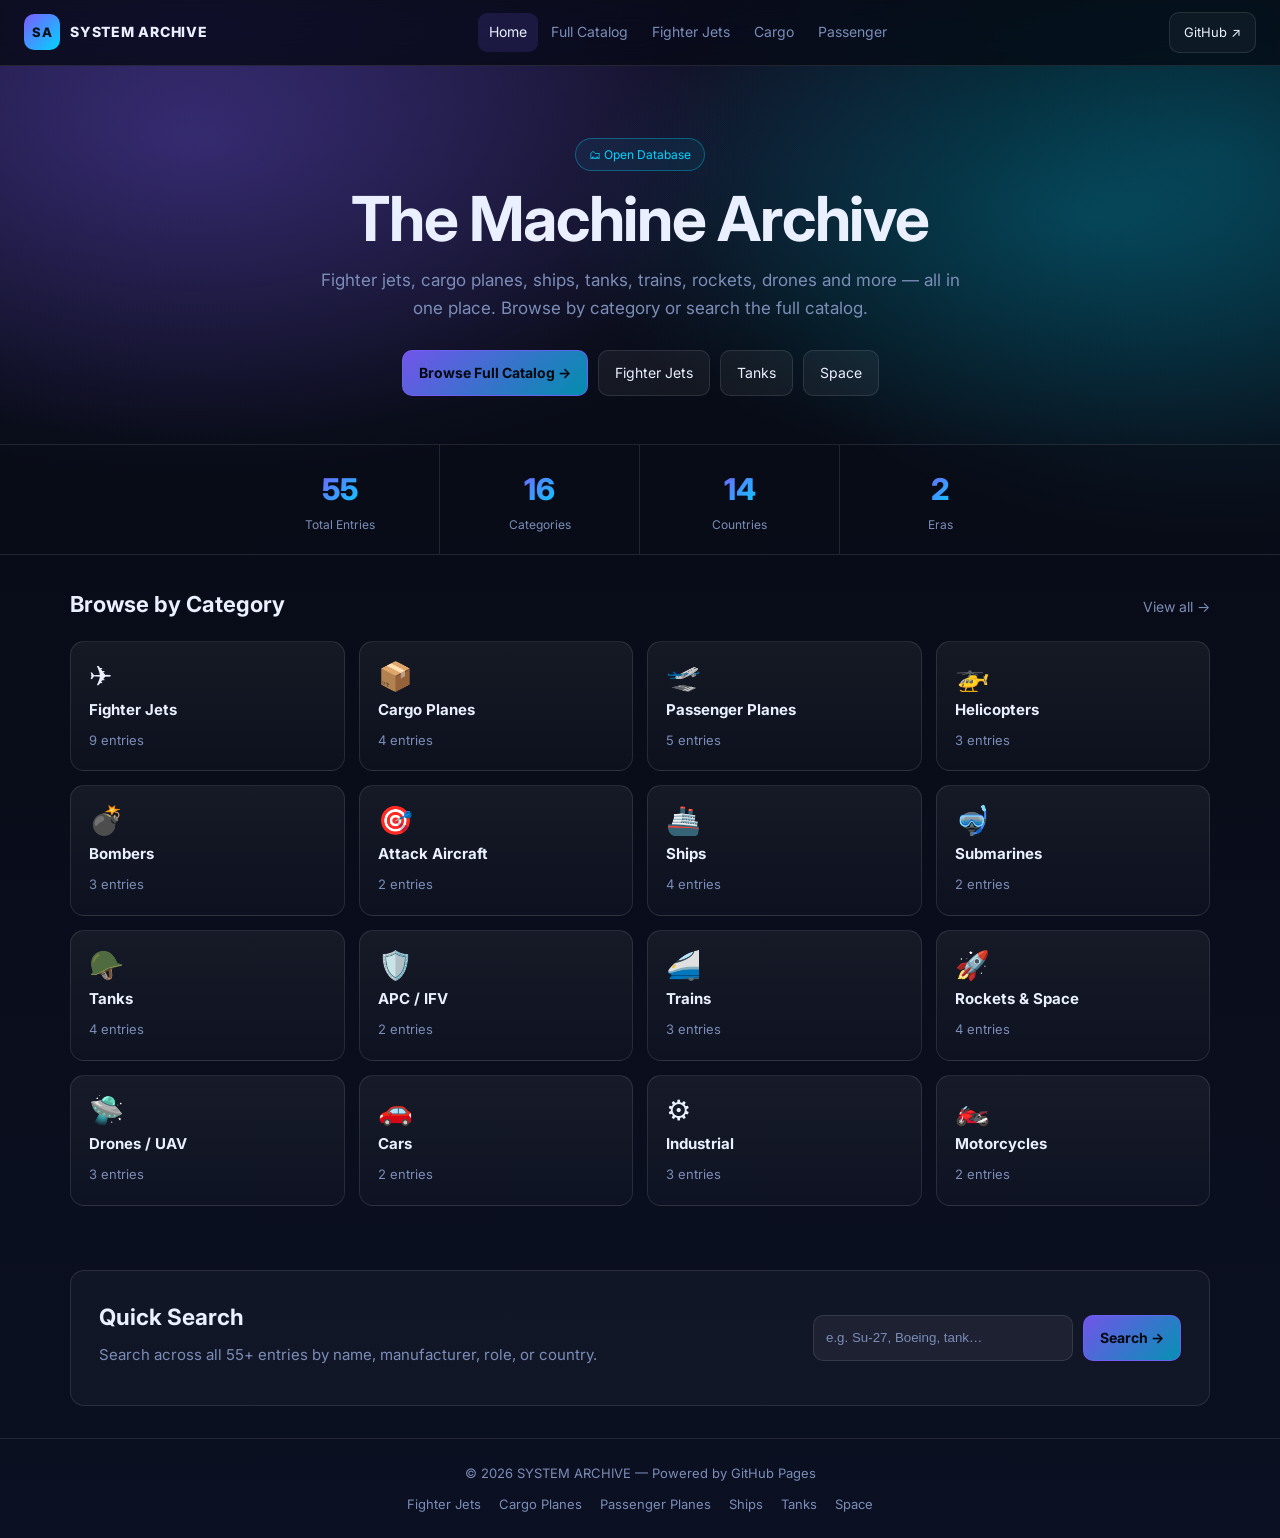
==== index.html @ ddfa6444 "feat: rebuild SYSTEM-ARCHIVE as multi-page site" ====
<!doctype html>
<html lang="en">
<head>
  <meta charset="utf-8"/>
  <meta name="viewport" content="width=device-width, initial-scale=1"/>
  <title>SYSTEM ARCHIVE — Home</title>
  <link rel="preconnect" href="https://fonts.googleapis.com">
  <link rel="preconnect" href="https://fonts.gstatic.com" crossorigin>
  <link href="https://fonts.googleapis.com/css2?family=Inter:wght@400;600;800&display=swap" rel="stylesheet">
  <link rel="stylesheet" href="css/styles.css"/>
</head>
<body class="page-home">

  <!-- NAV -->
  <header class="topbar">
    <a class="brand" href="index.html">
      <span class="brand__mark">SA</span>
      <span class="brand__text">SYSTEM ARCHIVE</span>
    </a>
    <nav class="nav">
      <a href="index.html" class="nav__link is-active">Home</a>
      <a href="catalog.html" class="nav__link">Full Catalog</a>
      <a href="catalog.html?type=Fighter+Jet" class="nav__link">Fighter Jets</a>
      <a href="catalog.html?type=Cargo+Plane" class="nav__link">Cargo</a>
      <a href="catalog.html?type=Passenger+Plane" class="nav__link">Passenger</a>
    </nav>
    <a class="cta" href="https://github.com/SniperFTW3321f" target="_blank" rel="noreferrer">GitHub ↗</a>
  </header>

  <main>

    <!-- HERO -->
    <section class="home-hero">
      <div class="home-hero__bg"></div>
      <div class="home-hero__content">
        <div class="label-pill">🗂 Open Database</div>
        <h1>The Machine Archive</h1>
        <p>
          Fighter jets, cargo planes, ships, tanks, trains, rockets, drones and more —
          all in one place. Browse by category or search the full catalog.
        </p>
        <div class="home-hero__actions">
          <a class="btn btn--primary" href="catalog.html">Browse Full Catalog →</a>
          <a class="btn" href="catalog.html?type=Fighter+Jet">Fighter Jets</a>
          <a class="btn" href="catalog.html?type=Tank">Tanks</a>
          <a class="btn" href="catalog.html?type=Rocket+%2F+Space">Space</a>
        </div>
      </div>
    </section>

    <!-- STATS BAR -->
    <div class="statsbar">
      <div class="stat">
        <span id="stat-total">—</span>
        <em>Total Entries</em>
      </div>
      <div class="stat">
        <span id="stat-cats">—</span>
        <em>Categories</em>
      </div>
      <div class="stat">
        <span id="stat-countries">—</span>
        <em>Countries</em>
      </div>
      <div class="stat">
        <span id="stat-eras">—</span>
        <em>Eras</em>
      </div>
    </div>

    <!-- CATEGORY CARDS -->
    <section class="section">
      <div class="section__head">
        <h2>Browse by Category</h2>
        <a href="catalog.html" class="link-subtle">View all →</a>
      </div>
      <div class="cat-grid" id="cat-grid">
        <!-- Populated by home.js -->
      </div>
    </section>

    <!-- SEARCH SHORTCUT -->
    <section class="section">
      <div class="panel panel--cta">
        <div>
          <h2>Quick Search</h2>
          <p>Search across all 55+ entries by name, manufacturer, role, or country.</p>
        </div>
        <form action="catalog.html" method="get" class="quick-search">
          <input name="q" type="search" placeholder="e.g. Su-27, Boeing, tank…" autocomplete="off"/>
          <button class="btn btn--primary" type="submit">Search →</button>
        </form>
      </div>
    </section>

  </main>

  <footer class="footer">
    <p>© <span id="year"></span> SYSTEM ARCHIVE — Powered by GitHub Pages</p>
    <div class="footer-links">
      <a href="catalog.html?type=Fighter+Jet">Fighter Jets</a>
      <a href="catalog.html?type=Cargo+Plane">Cargo Planes</a>
      <a href="catalog.html?type=Passenger+Plane">Passenger Planes</a>
      <a href="catalog.html?type=Ship">Ships</a>
      <a href="catalog.html?type=Tank">Tanks</a>
      <a href="catalog.html?type=Rocket+%2F+Space">Space</a>
    </div>
  </footer>

  <script src="js/home.js"></script>
</body>
</html>
---- css/styles.css ----
/* ── ROOT ── */
:root {
  --bg:      #070A12;
  --bg2:     #0B1022;
  --text:    #EAF0FF;
  --muted:   #7B8DB8;
  --line:    rgba(255,255,255,.10);
  --accent:  #7C5CFF;
  --accent2: #00D4FF;
  --shadow:  0 18px 60px rgba(0,0,0,.5);
  --r:       14px;
  --max:     1140px;
  --t:       .15s ease;
}

/* ── RESET ── */
*, *::before, *::after { box-sizing: border-box; margin: 0; padding: 0; }
html { scroll-behavior: smooth; }
body {
  font-family: Inter, system-ui, -apple-system, Segoe UI, sans-serif;
  font-size: 15px;
  line-height: 1.6;
  color: var(--text);
  background:
    radial-gradient(1400px 800px at 15% 0%, rgba(124,92,255,.22), transparent 60%),
    radial-gradient(1000px 700px at 95% 10%, rgba(0,212,255,.16), transparent 55%),
    linear-gradient(180deg, var(--bg) 0%, var(--bg2) 100%);
  min-height: 100vh;
}
a { color: inherit; text-decoration: none; }
button { cursor: pointer; font: inherit; }
code, pre {
  font-family: 'Cascadia Code', 'Fira Code', Consolas, monospace;
  background: rgba(255,255,255,.06);
  border: 1px solid var(--line);
  border-radius: 8px;
  padding: .1em .4em;
}

/* ── TOPBAR ── */
.topbar {
  position: sticky; top: 0; z-index: 100;
  display: flex; align-items: center; justify-content: space-between; gap: 12px;
  padding: 12px 24px;
  border-bottom: 1px solid var(--line);
  backdrop-filter: blur(14px) saturate(150%);
  background: rgba(7,10,18,.65);
}
.brand { display: flex; align-items: center; gap: 10px; font-weight: 800; letter-spacing: .05em; flex-shrink: 0; }
.brand__mark {
  width: 36px; height: 36px; display: grid; place-items: center;
  border-radius: 10px;
  background: linear-gradient(135deg, var(--accent), var(--accent2));
  color: #071018; font-size: 13px;
}
.brand__text { font-size: 14px; }
.nav { display: flex; gap: 2px; }
.nav__link {
  padding: 8px 11px; border-radius: 9px;
  font-size: 14px; color: var(--muted);
  transition: background var(--t), color var(--t);
}
.nav__link:hover { background: rgba(255,255,255,.07); color: var(--text); }
.nav__link.is-active { color: var(--text); background: rgba(124,92,255,.15); }
.cta {
  padding: 9px 14px; border: 1px solid var(--line);
  border-radius: 10px; background: rgba(255,255,255,.04);
  font-size: 13px; flex-shrink: 0;
  transition: border-color var(--t);
}
.cta:hover { border-color: rgba(124,92,255,.6); }

/* ── BUTTONS ── */
.btn {
  display: inline-flex; align-items: center; gap: 6px;
  padding: 11px 16px; border-radius: 10px;
  border: 1px solid var(--line);
  background: rgba(255,255,255,.05);
  color: var(--text);
  font-size: 14px;
  transition: border-color var(--t), background var(--t);
  white-space: nowrap;
}
.btn:hover { border-color: rgba(0,212,255,.4); background: rgba(0,212,255,.06); }
.btn--primary {
  border-color: rgba(124,92,255,.7);
  background: linear-gradient(135deg, rgba(124,92,255,.9), rgba(0,212,255,.65));
  color: #040810; font-weight: 700;
}
.btn--primary:hover { filter: brightness(1.1); }

/* ── FIELDS / INPUTS ── */
.field { display: grid; gap: 5px; }
label { font-size: 11px; color: var(--muted); letter-spacing: .05em; text-transform: uppercase; }
input, select {
  width: 100%; padding: 11px 12px; border-radius: 10px;
  border: 1px solid var(--line); background: rgba(255,255,255,.05);
  color: var(--text); outline: none; appearance: none;
  transition: border-color var(--t);
}
input:focus, select:focus { border-color: rgba(124,92,255,.65); }
input::placeholder { color: var(--muted); }

/* ── CHIPS ── */
.chips { display: flex; flex-wrap: wrap; gap: 7px; margin-top: 16px; }
.chip {
  padding: 7px 13px; border-radius: 999px;
  border: 1px solid var(--line); background: rgba(255,255,255,.03);
  color: var(--muted); font-size: 13px;
  transition: background var(--t), border-color var(--t), color var(--t);
}
.chip:hover { color: var(--text); background: rgba(255,255,255,.07); }
.chip.is-active {
  color: var(--text); border-color: rgba(124,92,255,.6);
  background: rgba(124,92,255,.12);
  box-shadow: 0 0 0 3px rgba(124,92,255,.10);
}

/* ── STATS BAR ── */
.statsbar {
  display: flex; justify-content: center;
  border-bottom: 1px solid var(--line);
}
.stat {
  flex: 1; max-width: 200px;
  display: flex; flex-direction: column; align-items: center;
  padding: 20px 14px; border-right: 1px solid var(--line);
}
.stat:last-child { border-right: none; }
.stat span {
  font-size: 30px; font-weight: 800;
  background: linear-gradient(135deg, var(--accent), var(--accent2));
  -webkit-background-clip: text; -webkit-text-fill-color: transparent;
  background-clip: text;
}
.stat em { font-style: normal; font-size: 12px; color: var(--muted); margin-top: 2px; }

/* ── SECTIONS ── */
.section { padding: 32px 24px; }
.section__head {
  max-width: var(--max); margin: 0 auto 18px;
  display: flex; justify-content: space-between; align-items: baseline; gap: 12px;
}
.section__head h2 { font-size: 22px; }
.section__head p, .section__head a { color: var(--muted); font-size: 14px; }
.section__head a:hover { color: var(--text); }
.link-subtle { color: var(--muted); font-size: 14px; }
.link-subtle:hover { color: var(--text); }

/* ── PANEL ── */
.panel {
  max-width: var(--max); margin: 0 auto;
  padding: 28px; border-radius: var(--r);
  border: 1px solid var(--line); background: rgba(255,255,255,.03);
}
.panel h2 { margin-bottom: 8px; }
.panel p { color: var(--muted); margin-bottom: 10px; }
.panel--cta {
  display: flex; align-items: center; justify-content: space-between;
  flex-wrap: wrap; gap: 18px;
}

/* ── QUICK SEARCH FORM ── */
.quick-search { display: flex; gap: 10px; flex-wrap: wrap; }
.quick-search input { min-width: 260px; flex: 1; }

/* ── BREADCRUMB ── */
.breadcrumb {
  display: flex; align-items: center; gap: 8px;
  font-size: 13px; color: var(--muted); margin-bottom: 12px;
}
.breadcrumb a:hover { color: var(--text); }
.breadcrumb span:last-child { color: var(--text); }

/* ── LABEL PILL ── */
.label-pill {
  display: inline-flex; align-items: center; gap: 6px;
  font-size: 12px; padding: 6px 13px;
  border: 1px solid rgba(0,212,255,.35); border-radius: 999px;
  color: var(--accent2); margin-bottom: 16px;
  background: rgba(0,212,255,.06);
}

/* ── HOME HERO ── */
.home-hero {
  position: relative; padding: 72px 24px 48px;
  border-bottom: 1px solid var(--line); overflow: hidden; text-align: center;
}
.home-hero__bg {
  position: absolute; inset: 0;
  background:
    radial-gradient(900px 500px at 15% 20%, rgba(124,92,255,.28), transparent 60%),
    radial-gradient(900px 450px at 85% 40%, rgba(0,212,255,.20), transparent 58%);
  pointer-events: none;
}
.home-hero__content { position: relative; max-width: 720px; margin: 0 auto; }
.home-hero h1 { font-size: clamp(36px, 5.5vw, 62px); line-height: 1.04; margin-bottom: 16px; letter-spacing: -.02em; }
.home-hero > .home-hero__content > p { color: var(--muted); max-width: 60ch; margin: 0 auto 28px; font-size: 17px; }
.home-hero__actions { display: flex; justify-content: center; flex-wrap: wrap; gap: 10px; }

/* ── CATEGORY GRID (Home) ── */
.cat-grid {
  max-width: var(--max); margin: 0 auto;
  display: grid; grid-template-columns: repeat(4, 1fr); gap: 14px;
}
.cat-card {
  display: flex; flex-direction: column; gap: 8px;
  padding: 20px 18px;
  border: 1px solid var(--line); border-radius: var(--r);
  background: linear-gradient(180deg, rgba(255,255,255,.055), rgba(255,255,255,.018));
  transition: border-color var(--t), transform var(--t);
  text-decoration: none;
}
.cat-card:hover { border-color: rgba(0,212,255,.4); transform: translateY(-3px); }
.cat-card__icon { font-size: 28px; line-height: 1; }
.cat-card__name { font-size: 15px; font-weight: 700; }
.cat-card__count { font-size: 13px; color: var(--muted); }

/* ── PAGE HEADER (Catalog) ── */
.page-header {
  position: relative; padding: 42px 24px 28px;
  border-bottom: 1px solid var(--line); overflow: hidden;
}
.page-header__bg {
  position: absolute; inset: 0;
  background:
    radial-gradient(800px 400px at 5% 20%, rgba(124,92,255,.22), transparent 58%),
    radial-gradient(700px 350px at 90% 30%, rgba(0,212,255,.14), transparent 55%);
  pointer-events: none;
}
.page-header__content { position: relative; max-width: var(--max); margin: 0 auto; }
.page-header h1 { font-size: clamp(28px, 4vw, 44px); margin: 0 0 8px; letter-spacing: -.02em; }
.page-header > .page-header__content > p { color: var(--muted); margin-bottom: 22px; font-size: 16px; max-width: 65ch; }

/* ── CONTROLS ── */
.controls {
  display: grid;
  grid-template-columns: 1.6fr 1fr 1fr 1fr 1fr auto;
  gap: 10px; align-items: end;
}

/* ── GRID + CARDS ── */
.grid {
  max-width: var(--max); margin: 0 auto;
  display: grid; grid-template-columns: repeat(3, 1fr); gap: 14px;
}
.card {
  border: 1px solid var(--line); border-radius: var(--r);
  background: linear-gradient(180deg, rgba(255,255,255,.055), rgba(255,255,255,.018));
  box-shadow: var(--shadow); overflow: hidden; display: flex; flex-direction: column;
  transition: border-color var(--t), transform var(--t);
  animation: fadeIn .3s ease both;
}
.card:hover { border-color: rgba(0,212,255,.4); transform: translateY(-3px); }
@keyframes fadeIn {
  from { opacity: 0; transform: translateY(10px); }
  to   { opacity: 1; transform: translateY(0); }
}
.card__top { padding: 15px 15px 10px; flex: 1; }
.kicker { display: flex; gap: 6px; align-items: center; flex-wrap: wrap; margin-bottom: 10px; }
.badge {
  font-size: 11px; padding: 4px 9px; border-radius: 999px;
  border: 1px solid var(--line); color: var(--muted);
  background: rgba(0,0,0,.2); white-space: nowrap;
}
.badge--type    { border-color: rgba(124,92,255,.4); color: #D0C8FF; background: rgba(124,92,255,.10); }
.badge--country { border-color: rgba(0,212,255,.35); color: #B0EEFF; background: rgba(0,212,255,.07); }
.card__title { font-size: 17px; font-weight: 700; margin: 0 0 6px; line-height: 1.3; }
.card__role  { font-size: 13px; color: var(--muted); margin: 0; }
.card__bottom {
  display: grid; grid-template-columns: repeat(3, 1fr);
  gap: 1px; border-top: 1px solid var(--line);
  background: var(--line); overflow: hidden;
}
.spec {
  display: flex; flex-direction: column; gap: 3px;
  padding: 10px 12px; background: rgba(0,0,0,.18);
}
.spec span   { font-size: 10px; color: var(--muted); text-transform: uppercase; letter-spacing: .06em; }
.spec strong { font-size: 13px; }

/* ── EMPTY ── */
.empty {
  max-width: var(--max); margin: 20px auto 0;
  padding: 40px; text-align: center;
  border: 1px dashed rgba(255,255,255,.18);
  border-radius: var(--r); color: var(--muted);
}
.empty span { font-size: 40px; display: block; margin-bottom: 10px; }
.empty h3   { color: var(--text); margin-bottom: 8px; }
.empty p    { margin-bottom: 16px; }

/* ── FOOTER ── */
.footer {
  padding: 24px; border-top: 1px solid var(--line);
  text-align: center; color: var(--muted); font-size: 13px;
}
.footer-links {
  display: flex; justify-content: center; flex-wrap: wrap;
  gap: 18px; margin-top: 10px;
}
.footer-links a:hover { color: var(--text); }

/* ── RESPONSIVE ── */
@media (max-width: 1100px) {
  .cat-grid { grid-template-columns: repeat(3, 1fr); }
  .controls { grid-template-columns: 1fr 1fr 1fr; }
  .controls .field:first-child { grid-column: span 3; }
  .grid { grid-template-columns: repeat(2, 1fr); }
}
@media (max-width: 720px) {
  .topbar { padding: 12px 16px; }
  .nav .nav__link:not(.is-active) { display: none; }
  .home-hero { padding: 42px 16px 32px; }
  .page-header { padding: 28px 16px 20px; }
  .controls { grid-template-columns: 1fr 1fr; }
  .controls .field:first-child { grid-column: span 2; }
  .grid { grid-template-columns: 1fr; }
  .cat-grid { grid-template-columns: repeat(2, 1fr); }
  .statsbar .stat { max-width: unset; flex: 0 0 50%; }
  .panel--cta { flex-direction: column; }
}
@media (max-width: 420px) {
  .cat-grid { grid-template-columns: 1fr 1fr; }
  .controls { grid-template-columns: 1fr; }
  .controls .field:first-child { grid-column: span 1; }
}
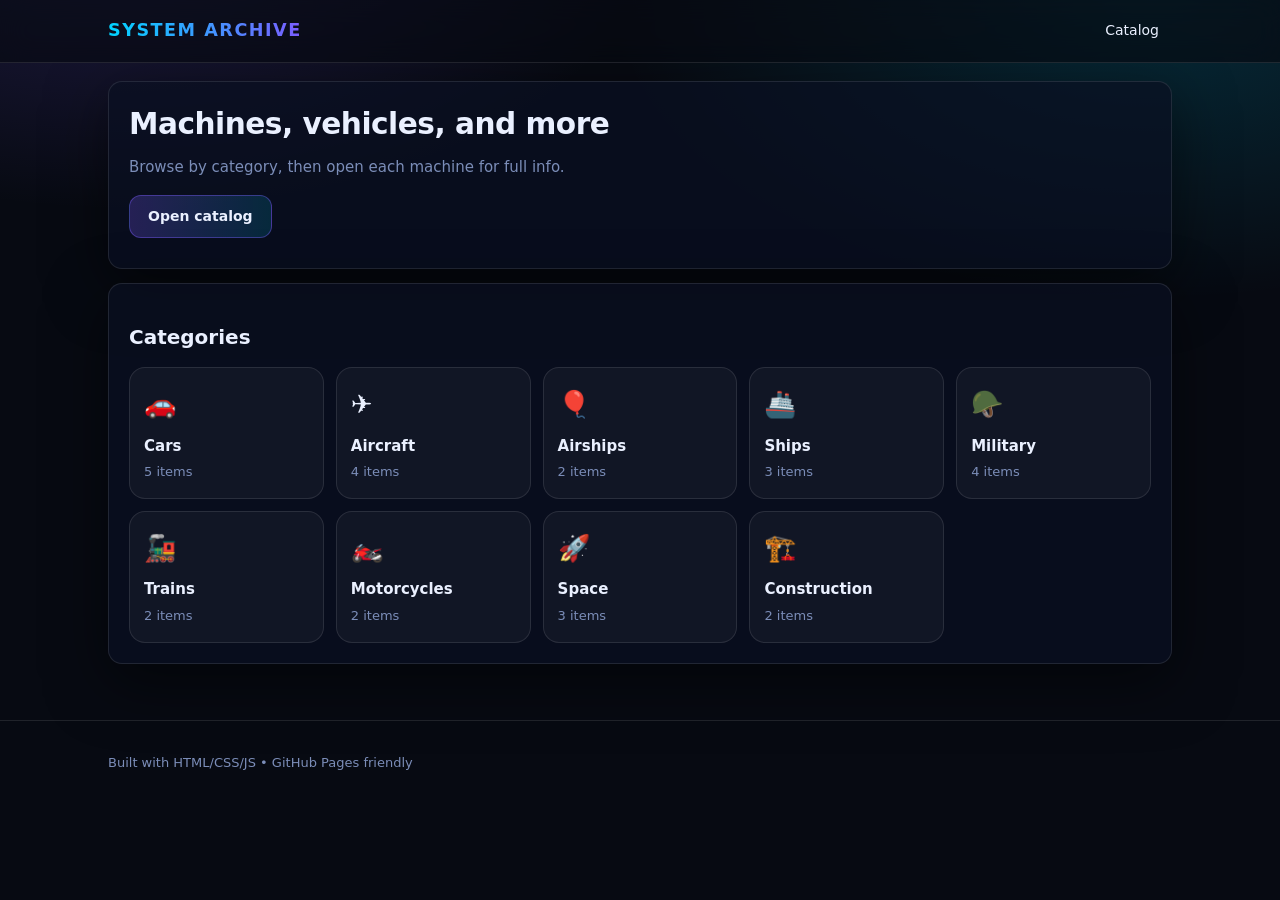
==== commit 3d69c048: "feat: rebuild SYSTEM-ARCHIVE as multi-page site" ====
--- a/index.html
+++ b/index.html
@@ -1,112 +1,41 @@
 <!doctype html>
 <html lang="en">
 <head>
-  <meta charset="utf-8"/>
-  <meta name="viewport" content="width=device-width, initial-scale=1"/>
-  <title>SYSTEM ARCHIVE — Home</title>
-  <link rel="preconnect" href="https://fonts.googleapis.com">
-  <link rel="preconnect" href="https://fonts.gstatic.com" crossorigin>
-  <link href="https://fonts.googleapis.com/css2?family=Inter:wght@400;600;800&display=swap" rel="stylesheet">
-  <link rel="stylesheet" href="css/styles.css"/>
+  <meta charset="utf-8" />
+  <meta name="viewport" content="width=device-width, initial-scale=1" />
+  <title>SYSTEM ARCHIVE</title>
+  <link rel="stylesheet" href="./css/styles.css" />
 </head>
-<body class="page-home">
-
-  <!-- NAV -->
-  <header class="topbar">
-    <a class="brand" href="index.html">
-      <span class="brand__mark">SA</span>
-      <span class="brand__text">SYSTEM ARCHIVE</span>
-    </a>
-    <nav class="nav">
-      <a href="index.html" class="nav__link is-active">Home</a>
-      <a href="catalog.html" class="nav__link">Full Catalog</a>
-      <a href="catalog.html?type=Fighter+Jet" class="nav__link">Fighter Jets</a>
-      <a href="catalog.html?type=Cargo+Plane" class="nav__link">Cargo</a>
-      <a href="catalog.html?type=Passenger+Plane" class="nav__link">Passenger</a>
-    </nav>
-    <a class="cta" href="https://github.com/SniperFTW3321f" target="_blank" rel="noreferrer">GitHub ↗</a>
+<body>
+  <header class="top">
+    <div class="wrap top__inner">
+      <a class="brand" href="./index.html">SYSTEM ARCHIVE</a>
+      <nav class="nav">
+        <a href="./catalog.html">Catalog</a>
+      </nav>
+    </div>
   </header>
 
-  <main>
-
-    <!-- HERO -->
-    <section class="home-hero">
-      <div class="home-hero__bg"></div>
-      <div class="home-hero__content">
-        <div class="label-pill">🗂 Open Database</div>
-        <h1>The Machine Archive</h1>
-        <p>
-          Fighter jets, cargo planes, ships, tanks, trains, rockets, drones and more —
-          all in one place. Browse by category or search the full catalog.
-        </p>
-        <div class="home-hero__actions">
-          <a class="btn btn--primary" href="catalog.html">Browse Full Catalog →</a>
-          <a class="btn" href="catalog.html?type=Fighter+Jet">Fighter Jets</a>
-          <a class="btn" href="catalog.html?type=Tank">Tanks</a>
-          <a class="btn" href="catalog.html?type=Rocket+%2F+Space">Space</a>
-        </div>
+  <main class="wrap">
+    <div class="hero panel">
+      <h1>Machines, vehicles, and more</h1>
+      <p class="muted">Browse by category, then open each machine for full info.</p>
+      <div class="hero__actions">
+        <a class="btn" href="./catalog.html">Open catalog</a>
       </div>
-    </section>
-
-    <!-- STATS BAR -->
-    <div class="statsbar">
-      <div class="stat">
-        <span id="stat-total">—</span>
-        <em>Total Entries</em>
-      </div>
-      <div class="stat">
-        <span id="stat-cats">—</span>
-        <em>Categories</em>
-      </div>
-      <div class="stat">
-        <span id="stat-countries">—</span>
-        <em>Countries</em>
-      </div>
-      <div class="stat">
-        <span id="stat-eras">—</span>
-        <em>Eras</em>
-      </div>
+      <div id="fatalError" class="error"></div>
     </div>
 
-    <!-- CATEGORY CARDS -->
-    <section class="section">
-      <div class="section__head">
-        <h2>Browse by Category</h2>
-        <a href="catalog.html" class="link-subtle">View all →</a>
-      </div>
-      <div class="cat-grid" id="cat-grid">
-        <!-- Populated by home.js -->
-      </div>
+    <section class="panel">
+      <h2>Categories</h2>
+      <div id="categoryGrid" class="catgrid"></div>
     </section>
-
-    <!-- SEARCH SHORTCUT -->
-    <section class="section">
-      <div class="panel panel--cta">
-        <div>
-          <h2>Quick Search</h2>
-          <p>Search across all 55+ entries by name, manufacturer, role, or country.</p>
-        </div>
-        <form action="catalog.html" method="get" class="quick-search">
-          <input name="q" type="search" placeholder="e.g. Su-27, Boeing, tank…" autocomplete="off"/>
-          <button class="btn btn--primary" type="submit">Search →</button>
-        </form>
-      </div>
-    </section>
-
   </main>
 
-  <footer class="footer">
-    <p>© <span id="year"></span> SYSTEM ARCHIVE — Powered by GitHub Pages</p>
-    <div class="footer-links">
-      <a href="catalog.html?type=Fighter+Jet">Fighter Jets</a>
-      <a href="catalog.html?type=Cargo+Plane">Cargo Planes</a>
-      <a href="catalog.html?type=Passenger+Plane">Passenger Planes</a>
-      <a href="catalog.html?type=Ship">Ships</a>
-      <a href="catalog.html?type=Tank">Tanks</a>
-      <a href="catalog.html?type=Rocket+%2F+Space">Space</a>
-    </div>
+  <footer class="foot">
+    <div class="wrap muted">Built with HTML/CSS/JS • GitHub Pages friendly</div>
   </footer>
 
-  <script src="js/home.js"></script>
+  <script src="./js/app.js"></script>
 </body>
 </html>
--- a/css/styles.css
+++ b/css/styles.css
@@ -1,327 +1,360 @@
-/* ── ROOT ── */
+/* ── TOKENS ── */
 :root {
-  --bg:      #070A12;
-  --bg2:     #0B1022;
-  --text:    #EAF0FF;
-  --muted:   #7B8DB8;
-  --line:    rgba(255,255,255,.10);
-  --accent:  #7C5CFF;
-  --accent2: #00D4FF;
-  --shadow:  0 18px 60px rgba(0,0,0,.5);
-  --r:       14px;
-  --max:     1140px;
-  --t:       .15s ease;
+  --bg:       #070A12;
+  --bg2:      #0B1022;
+  --text:     #EAF0FF;
+  --muted:    #7B8DB8;
+  --line:     rgba(255,255,255,.10);
+  --accent:   #7C5CFF;
+  --accent2:  #00D4FF;
+  --shadow:   0 18px 60px rgba(0,0,0,.5);
+  --r:        14px;
+  --max:      1100px;
+  --t:        .15s ease;
 }
 
 /* ── RESET ── */
 *, *::before, *::after { box-sizing: border-box; margin: 0; padding: 0; }
 html { scroll-behavior: smooth; }
 body {
-  font-family: Inter, system-ui, -apple-system, Segoe UI, sans-serif;
+  font-family: ui-sans-serif, system-ui, -apple-system, "Segoe UI", Roboto, Arial, sans-serif;
   font-size: 15px;
-  line-height: 1.6;
+  line-height: 1.55;
   color: var(--text);
   background:
-    radial-gradient(1400px 800px at 15% 0%, rgba(124,92,255,.22), transparent 60%),
-    radial-gradient(1000px 700px at 95% 10%, rgba(0,212,255,.16), transparent 55%),
-    linear-gradient(180deg, var(--bg) 0%, var(--bg2) 100%);
+    radial-gradient(900px 500px at 10% -10%, rgba(124,92,255,.22), transparent 60%),
+    radial-gradient(900px 500px at 90%   0%, rgba(0,212,255,.16),  transparent 60%),
+    var(--bg);
   min-height: 100vh;
 }
+
 a { color: inherit; text-decoration: none; }
-button { cursor: pointer; font: inherit; }
-code, pre {
-  font-family: 'Cascadia Code', 'Fira Code', Consolas, monospace;
-  background: rgba(255,255,255,.06);
-  border: 1px solid var(--line);
-  border-radius: 8px;
-  padding: .1em .4em;
-}
-
-/* ── TOPBAR ── */
-.topbar {
-  position: sticky; top: 0; z-index: 100;
-  display: flex; align-items: center; justify-content: space-between; gap: 12px;
-  padding: 12px 24px;
+img { display: block; max-width: 100%; }
+
+/* ── LAYOUT ── */
+.wrap {
+  max-width: var(--max);
+  margin: 0 auto;
+  padding: 18px;
+}
+
+/* ── TYPOGRAPHY ── */
+h1 { font-size: 1.85rem; font-weight: 800; letter-spacing: -.5px; }
+h2 { font-size: 1.25rem; font-weight: 700; margin: 18px 0 10px; }
+h3 { font-size: 1rem;    font-weight: 700; }
+p  { margin-top: 8px; }
+
+.muted { color: var(--muted); }
+.error { color: #ffb4b4; margin-top: 10px; }
+
+/* ── PANEL ── */
+.panel {
+  background: rgba(11,16,34,.72);
+  border: 1px solid var(--line);
+  border-radius: var(--r);
+  box-shadow: var(--shadow);
+  padding: 20px;
+  margin-bottom: 14px;
+}
+
+/* ── HEADER ── */
+.top {
+  position: sticky;
+  top: 0;
+  z-index: 100;
+  backdrop-filter: blur(14px);
+  -webkit-backdrop-filter: blur(14px);
+  background: rgba(7,10,18,.65);
   border-bottom: 1px solid var(--line);
-  backdrop-filter: blur(14px) saturate(150%);
-  background: rgba(7,10,18,.65);
-}
-.brand { display: flex; align-items: center; gap: 10px; font-weight: 800; letter-spacing: .05em; flex-shrink: 0; }
-.brand__mark {
-  width: 36px; height: 36px; display: grid; place-items: center;
+}
+.top__inner {
+  display: flex;
+  align-items: center;
+  justify-content: space-between;
+  gap: 12px;
+  padding-top: 12px;
+  padding-bottom: 12px;
+}
+.brand {
+  font-size: 1.1rem;
+  font-weight: 900;
+  letter-spacing: 1.5px;
+  text-transform: uppercase;
+  background: linear-gradient(90deg, var(--accent2), var(--accent));
+  -webkit-background-clip: text;
+  -webkit-text-fill-color: transparent;
+  background-clip: text;
+}
+.nav { display: flex; gap: 8px; }
+.nav a {
+  padding: 7px 12px;
   border-radius: 10px;
-  background: linear-gradient(135deg, var(--accent), var(--accent2));
-  color: #071018; font-size: 13px;
-}
-.brand__text { font-size: 14px; }
-.nav { display: flex; gap: 2px; }
-.nav__link {
-  padding: 8px 11px; border-radius: 9px;
-  font-size: 14px; color: var(--muted);
-  transition: background var(--t), color var(--t);
-}
-.nav__link:hover { background: rgba(255,255,255,.07); color: var(--text); }
-.nav__link.is-active { color: var(--text); background: rgba(124,92,255,.15); }
-.cta {
-  padding: 9px 14px; border: 1px solid var(--line);
-  border-radius: 10px; background: rgba(255,255,255,.04);
-  font-size: 13px; flex-shrink: 0;
-  transition: border-color var(--t);
-}
-.cta:hover { border-color: rgba(124,92,255,.6); }
-
-/* ── BUTTONS ── */
+  border: 1px solid transparent;
+  font-size: 14px;
+  transition: border-color var(--t), background var(--t);
+}
+.nav a:hover,
+.nav a[aria-current="page"] {
+  border-color: var(--line);
+  background: rgba(255,255,255,.05);
+}
+
+/* ── BUTTON ── */
 .btn {
-  display: inline-flex; align-items: center; gap: 6px;
-  padding: 11px 16px; border-radius: 10px;
+  display: inline-flex;
+  align-items: center;
+  justify-content: center;
+  padding: 10px 18px;
+  border-radius: 12px;
+  border: 1px solid rgba(124,92,255,.4);
+  background: linear-gradient(90deg, rgba(124,92,255,.25), rgba(0,212,255,.14));
+  font-size: 14px;
+  font-weight: 600;
+  color: var(--text);
+  cursor: pointer;
+  transition: border-color var(--t), background var(--t), transform var(--t);
+}
+.btn:hover {
+  border-color: rgba(124,92,255,.75);
+  background: linear-gradient(90deg, rgba(124,92,255,.35), rgba(0,212,255,.22));
+  transform: translateY(-1px);
+}
+.btn:active { transform: translateY(0); }
+
+/* ── HERO ── */
+.hero h1 { margin-bottom: 6px; }
+.hero p   { color: var(--muted); }
+.hero__actions { margin-top: 16px; display: flex; gap: 10px; flex-wrap: wrap; }
+
+/* ── CATEGORY GRID (home) ── */
+.catgrid {
+  display: grid;
+  grid-template-columns: repeat(5, minmax(0,1fr));
+  gap: 12px;
+  margin-top: 14px;
+}
+.cat {
+  display: flex;
+  flex-direction: column;
+  gap: 4px;
+  padding: 16px 14px;
+  border: 1px solid var(--line);
+  border-radius: 16px;
+  background: rgba(255,255,255,.04);
+  transition: transform var(--t), border-color var(--t), background var(--t);
+}
+.cat:hover {
+  transform: translateY(-3px);
+  border-color: rgba(124,92,255,.55);
+  background: rgba(124,92,255,.08);
+}
+.cat__emoji { font-size: 26px; }
+.cat__title { font-size: 15px; font-weight: 700; margin-top: 6px; }
+.cat__count { font-size: 13px; color: var(--muted); }
+
+/* ── FILTERS (catalog) ── */
+section.panel + .grid { margin-top: 0; }
+
+.filters {
+  display: grid;
+  grid-template-columns: 2fr 1fr 1fr;
+  gap: 10px;
+  margin-top: 14px;
+}
+
+.input {
+  width: 100%;
+  padding: 11px 12px;
+  border-radius: 12px;
   border: 1px solid var(--line);
   background: rgba(255,255,255,.05);
   color: var(--text);
   font-size: 14px;
-  transition: border-color var(--t), background var(--t);
-  white-space: nowrap;
-}
-.btn:hover { border-color: rgba(0,212,255,.4); background: rgba(0,212,255,.06); }
-.btn--primary {
-  border-color: rgba(124,92,255,.7);
-  background: linear-gradient(135deg, rgba(124,92,255,.9), rgba(0,212,255,.65));
-  color: #040810; font-weight: 700;
-}
-.btn--primary:hover { filter: brightness(1.1); }
-
-/* ── FIELDS / INPUTS ── */
-.field { display: grid; gap: 5px; }
-label { font-size: 11px; color: var(--muted); letter-spacing: .05em; text-transform: uppercase; }
-input, select {
-  width: 100%; padding: 11px 12px; border-radius: 10px;
-  border: 1px solid var(--line); background: rgba(255,255,255,.05);
-  color: var(--text); outline: none; appearance: none;
+  outline: none;
+  appearance: none;
+  color-scheme: dark;
   transition: border-color var(--t);
 }
-input:focus, select:focus { border-color: rgba(124,92,255,.65); }
-input::placeholder { color: var(--muted); }
+.input:focus { border-color: rgba(124,92,255,.6); }
+
+option {
+  background: #0E1632;
+  color: var(--text);
+}
+
+/* ── ROW UTILITY ── */
+.row {
+  display: flex;
+  align-items: center;
+  justify-content: space-between;
+  gap: 12px;
+  flex-wrap: wrap;
+}
+
+/* ── CARD GRID ── */
+.grid {
+  display: grid;
+  grid-template-columns: repeat(3, minmax(0,1fr));
+  gap: 14px;
+  margin-top: 14px;
+}
+
+/* ── CARD ── */
+.card {
+  display: flex;
+  flex-direction: column;
+  border: 1px solid var(--line);
+  border-radius: 16px;
+  overflow: hidden;
+  background: rgba(255,255,255,.04);
+  transition: transform var(--t), border-color var(--t), box-shadow var(--t);
+}
+.card:hover {
+  transform: translateY(-3px);
+  border-color: rgba(0,212,255,.4);
+  box-shadow: 0 10px 40px rgba(0,212,255,.08);
+}
+.card__media {
+  height: 175px;
+  background: rgba(255,255,255,.03);
+  overflow: hidden;
+}
+.card__media img {
+  width: 100%;
+  height: 100%;
+  object-fit: cover;
+  transition: transform .3s ease;
+}
+.card:hover .card__media img { transform: scale(1.04); }
+.card__placeholder {
+  height: 100%;
+  display: flex;
+  align-items: center;
+  justify-content: center;
+  color: var(--muted);
+  font-size: 13px;
+}
+.card__body   { padding: 14px; display: flex; flex-direction: column; gap: 4px; flex: 1; }
+.card__title  { font-weight: 800; font-size: 15px; }
+.card__meta   { color: var(--muted); font-size: 12px; }
+.card__desc   { color: rgba(234,240,255,.85); font-size: 13px; line-height: 1.4; flex: 1; margin-top: 6px; }
 
 /* ── CHIPS ── */
-.chips { display: flex; flex-wrap: wrap; gap: 7px; margin-top: 16px; }
+.chiprow {
+  display: flex;
+  gap: 7px;
+  flex-wrap: wrap;
+  margin-top: 10px;
+}
 .chip {
-  padding: 7px 13px; border-radius: 999px;
-  border: 1px solid var(--line); background: rgba(255,255,255,.03);
-  color: var(--muted); font-size: 13px;
-  transition: background var(--t), border-color var(--t), color var(--t);
-}
-.chip:hover { color: var(--text); background: rgba(255,255,255,.07); }
-.chip.is-active {
-  color: var(--text); border-color: rgba(124,92,255,.6);
+  font-size: 11px;
+  padding: 4px 9px;
+  border-radius: 999px;
+  border: 1px solid rgba(124,92,255,.45);
   background: rgba(124,92,255,.12);
-  box-shadow: 0 0 0 3px rgba(124,92,255,.10);
-}
-
-/* ── STATS BAR ── */
-.statsbar {
-  display: flex; justify-content: center;
+  text-transform: capitalize;
+}
+.chip--muted {
+  border-color: rgba(255,255,255,.15);
+  background: rgba(255,255,255,.05);
+  color: var(--muted);
+}
+
+/* ── BREADCRUMBS ── */
+.crumbs {
+  display: flex;
+  gap: 8px;
+  align-items: center;
+  color: var(--muted);
+  font-size: 13px;
+  margin-bottom: 14px;
+  flex-wrap: wrap;
+}
+.crumbs a { color: var(--text); opacity: .85; }
+.crumbs a:hover { opacity: 1; }
+
+/* ── MACHINE DETAIL PAGE ── */
+.machine {
+  display: grid;
+  grid-template-columns: 1fr 1.2fr;
+  gap: 20px;
+  margin-top: 12px;
+  align-items: start;
+}
+.machine__media img {
+  width: 100%;
+  height: 360px;
+  object-fit: cover;
+  border-radius: 14px;
+  border: 1px solid var(--line);
+}
+.machine__info h1 { margin-bottom: 4px; }
+.machine__info .muted { font-size: 13px; }
+
+/* ── SPECS TABLE ── */
+.specs {
+  width: 100%;
+  border-collapse: separate;
+  border-spacing: 0;
+  border: 1px solid var(--line);
+  border-radius: 14px;
+  overflow: hidden;
+  margin-top: 4px;
+}
+.specs th,
+.specs td {
+  padding: 10px 14px;
   border-bottom: 1px solid var(--line);
-}
-.stat {
-  flex: 1; max-width: 200px;
-  display: flex; flex-direction: column; align-items: center;
-  padding: 20px 14px; border-right: 1px solid var(--line);
-}
-.stat:last-child { border-right: none; }
-.stat span {
-  font-size: 30px; font-weight: 800;
-  background: linear-gradient(135deg, var(--accent), var(--accent2));
-  -webkit-background-clip: text; -webkit-text-fill-color: transparent;
-  background-clip: text;
-}
-.stat em { font-style: normal; font-size: 12px; color: var(--muted); margin-top: 2px; }
-
-/* ── SECTIONS ── */
-.section { padding: 32px 24px; }
-.section__head {
-  max-width: var(--max); margin: 0 auto 18px;
-  display: flex; justify-content: space-between; align-items: baseline; gap: 12px;
-}
-.section__head h2 { font-size: 22px; }
-.section__head p, .section__head a { color: var(--muted); font-size: 14px; }
-.section__head a:hover { color: var(--text); }
-.link-subtle { color: var(--muted); font-size: 14px; }
-.link-subtle:hover { color: var(--text); }
-
-/* ── PANEL ── */
-.panel {
-  max-width: var(--max); margin: 0 auto;
-  padding: 28px; border-radius: var(--r);
-  border: 1px solid var(--line); background: rgba(255,255,255,.03);
-}
-.panel h2 { margin-bottom: 8px; }
-.panel p { color: var(--muted); margin-bottom: 10px; }
-.panel--cta {
-  display: flex; align-items: center; justify-content: space-between;
-  flex-wrap: wrap; gap: 18px;
-}
-
-/* ── QUICK SEARCH FORM ── */
-.quick-search { display: flex; gap: 10px; flex-wrap: wrap; }
-.quick-search input { min-width: 260px; flex: 1; }
-
-/* ── BREADCRUMB ── */
-.breadcrumb {
-  display: flex; align-items: center; gap: 8px;
-  font-size: 13px; color: var(--muted); margin-bottom: 12px;
-}
-.breadcrumb a:hover { color: var(--text); }
-.breadcrumb span:last-child { color: var(--text); }
-
-/* ── LABEL PILL ── */
-.label-pill {
-  display: inline-flex; align-items: center; gap: 6px;
-  font-size: 12px; padding: 6px 13px;
-  border: 1px solid rgba(0,212,255,.35); border-radius: 999px;
-  color: var(--accent2); margin-bottom: 16px;
-  background: rgba(0,212,255,.06);
-}
-
-/* ── HOME HERO ── */
-.home-hero {
-  position: relative; padding: 72px 24px 48px;
-  border-bottom: 1px solid var(--line); overflow: hidden; text-align: center;
-}
-.home-hero__bg {
-  position: absolute; inset: 0;
-  background:
-    radial-gradient(900px 500px at 15% 20%, rgba(124,92,255,.28), transparent 60%),
-    radial-gradient(900px 450px at 85% 40%, rgba(0,212,255,.20), transparent 58%);
-  pointer-events: none;
-}
-.home-hero__content { position: relative; max-width: 720px; margin: 0 auto; }
-.home-hero h1 { font-size: clamp(36px, 5.5vw, 62px); line-height: 1.04; margin-bottom: 16px; letter-spacing: -.02em; }
-.home-hero > .home-hero__content > p { color: var(--muted); max-width: 60ch; margin: 0 auto 28px; font-size: 17px; }
-.home-hero__actions { display: flex; justify-content: center; flex-wrap: wrap; gap: 10px; }
-
-/* ── CATEGORY GRID (Home) ── */
-.cat-grid {
-  max-width: var(--max); margin: 0 auto;
-  display: grid; grid-template-columns: repeat(4, 1fr); gap: 14px;
-}
-.cat-card {
-  display: flex; flex-direction: column; gap: 8px;
-  padding: 20px 18px;
-  border: 1px solid var(--line); border-radius: var(--r);
-  background: linear-gradient(180deg, rgba(255,255,255,.055), rgba(255,255,255,.018));
-  transition: border-color var(--t), transform var(--t);
-  text-decoration: none;
-}
-.cat-card:hover { border-color: rgba(0,212,255,.4); transform: translateY(-3px); }
-.cat-card__icon { font-size: 28px; line-height: 1; }
-.cat-card__name { font-size: 15px; font-weight: 700; }
-.cat-card__count { font-size: 13px; color: var(--muted); }
-
-/* ── PAGE HEADER (Catalog) ── */
-.page-header {
-  position: relative; padding: 42px 24px 28px;
-  border-bottom: 1px solid var(--line); overflow: hidden;
-}
-.page-header__bg {
-  position: absolute; inset: 0;
-  background:
-    radial-gradient(800px 400px at 5% 20%, rgba(124,92,255,.22), transparent 58%),
-    radial-gradient(700px 350px at 90% 30%, rgba(0,212,255,.14), transparent 55%);
-  pointer-events: none;
-}
-.page-header__content { position: relative; max-width: var(--max); margin: 0 auto; }
-.page-header h1 { font-size: clamp(28px, 4vw, 44px); margin: 0 0 8px; letter-spacing: -.02em; }
-.page-header > .page-header__content > p { color: var(--muted); margin-bottom: 22px; font-size: 16px; max-width: 65ch; }
-
-/* ── CONTROLS ── */
-.controls {
-  display: grid;
-  grid-template-columns: 1.6fr 1fr 1fr 1fr 1fr auto;
-  gap: 10px; align-items: end;
-}
-
-/* ── GRID + CARDS ── */
-.grid {
-  max-width: var(--max); margin: 0 auto;
-  display: grid; grid-template-columns: repeat(3, 1fr); gap: 14px;
-}
-.card {
-  border: 1px solid var(--line); border-radius: var(--r);
-  background: linear-gradient(180deg, rgba(255,255,255,.055), rgba(255,255,255,.018));
-  box-shadow: var(--shadow); overflow: hidden; display: flex; flex-direction: column;
-  transition: border-color var(--t), transform var(--t);
-  animation: fadeIn .3s ease both;
-}
-.card:hover { border-color: rgba(0,212,255,.4); transform: translateY(-3px); }
-@keyframes fadeIn {
-  from { opacity: 0; transform: translateY(10px); }
-  to   { opacity: 1; transform: translateY(0); }
-}
-.card__top { padding: 15px 15px 10px; flex: 1; }
-.kicker { display: flex; gap: 6px; align-items: center; flex-wrap: wrap; margin-bottom: 10px; }
-.badge {
-  font-size: 11px; padding: 4px 9px; border-radius: 999px;
-  border: 1px solid var(--line); color: var(--muted);
-  background: rgba(0,0,0,.2); white-space: nowrap;
-}
-.badge--type    { border-color: rgba(124,92,255,.4); color: #D0C8FF; background: rgba(124,92,255,.10); }
-.badge--country { border-color: rgba(0,212,255,.35); color: #B0EEFF; background: rgba(0,212,255,.07); }
-.card__title { font-size: 17px; font-weight: 700; margin: 0 0 6px; line-height: 1.3; }
-.card__role  { font-size: 13px; color: var(--muted); margin: 0; }
-.card__bottom {
-  display: grid; grid-template-columns: repeat(3, 1fr);
-  gap: 1px; border-top: 1px solid var(--line);
-  background: var(--line); overflow: hidden;
-}
-.spec {
-  display: flex; flex-direction: column; gap: 3px;
-  padding: 10px 12px; background: rgba(0,0,0,.18);
-}
-.spec span   { font-size: 10px; color: var(--muted); text-transform: uppercase; letter-spacing: .06em; }
-.spec strong { font-size: 13px; }
-
-/* ── EMPTY ── */
-.empty {
-  max-width: var(--max); margin: 20px auto 0;
-  padding: 40px; text-align: center;
-  border: 1px dashed rgba(255,255,255,.18);
-  border-radius: var(--r); color: var(--muted);
-}
-.empty span { font-size: 40px; display: block; margin-bottom: 10px; }
-.empty h3   { color: var(--text); margin-bottom: 8px; }
-.empty p    { margin-bottom: 16px; }
+  font-size: 14px;
+  text-align: left;
+}
+.specs th {
+  width: 38%;
+  font-weight: 600;
+  text-transform: capitalize;
+  color: var(--muted);
+  background: rgba(255,255,255,.03);
+}
+.specs tr:last-child th,
+.specs tr:last-child td { border-bottom: none; }
+
+/* ── SOURCE LINKS ── */
+.links { margin: 0; padding-left: 18px; }
+.links li { margin-top: 6px; }
+.links a { color: var(--accent2); font-size: 14px; }
+.links a:hover { text-decoration: underline; }
 
 /* ── FOOTER ── */
-.footer {
-  padding: 24px; border-top: 1px solid var(--line);
-  text-align: center; color: var(--muted); font-size: 13px;
-}
-.footer-links {
-  display: flex; justify-content: center; flex-wrap: wrap;
-  gap: 18px; margin-top: 10px;
-}
-.footer-links a:hover { color: var(--text); }
+.foot {
+  margin-top: 24px;
+  padding: 14px 0;
+  border-top: 1px solid var(--line);
+  background: rgba(7,10,18,.35);
+  font-size: 13px;
+}
+
+/* ── SCROLLBAR ── */
+::-webkit-scrollbar { width: 7px; height: 7px; }
+::-webkit-scrollbar-track { background: var(--bg); }
+::-webkit-scrollbar-thumb { background: rgba(124,92,255,.4); border-radius: 4px; }
+::-webkit-scrollbar-thumb:hover { background: rgba(124,92,255,.7); }
 
 /* ── RESPONSIVE ── */
-@media (max-width: 1100px) {
-  .cat-grid { grid-template-columns: repeat(3, 1fr); }
-  .controls { grid-template-columns: 1fr 1fr 1fr; }
-  .controls .field:first-child { grid-column: span 3; }
-  .grid { grid-template-columns: repeat(2, 1fr); }
-}
-@media (max-width: 720px) {
-  .topbar { padding: 12px 16px; }
-  .nav .nav__link:not(.is-active) { display: none; }
-  .home-hero { padding: 42px 16px 32px; }
-  .page-header { padding: 28px 16px 20px; }
-  .controls { grid-template-columns: 1fr 1fr; }
-  .controls .field:first-child { grid-column: span 2; }
-  .grid { grid-template-columns: 1fr; }
-  .cat-grid { grid-template-columns: repeat(2, 1fr); }
-  .statsbar .stat { max-width: unset; flex: 0 0 50%; }
-  .panel--cta { flex-direction: column; }
-}
-@media (max-width: 420px) {
-  .cat-grid { grid-template-columns: 1fr 1fr; }
-  .controls { grid-template-columns: 1fr; }
-  .controls .field:first-child { grid-column: span 1; }
-}
+@media (max-width: 980px) {
+  .catgrid  { grid-template-columns: repeat(3, minmax(0,1fr)); }
+  .grid     { grid-template-columns: repeat(2, minmax(0,1fr)); }
+  .machine  { grid-template-columns: 1fr; }
+  .machine__media img { height: 260px; }
+  .filters  { grid-template-columns: 1fr 1fr; }
+}
+@media (max-width: 600px) {
+  h1 { font-size: 1.45rem; }
+  .catgrid  { grid-template-columns: repeat(2, minmax(0,1fr)); }
+  .grid     { grid-template-columns: 1fr; }
+  .filters  { grid-template-columns: 1fr; }
+  .machine  { grid-template-columns: 1fr; }
+  .machine__media img { height: 210px; }
+}
+@media (max-width: 380px) {
+  .catgrid  { grid-template-columns: 1fr 1fr; }
+}
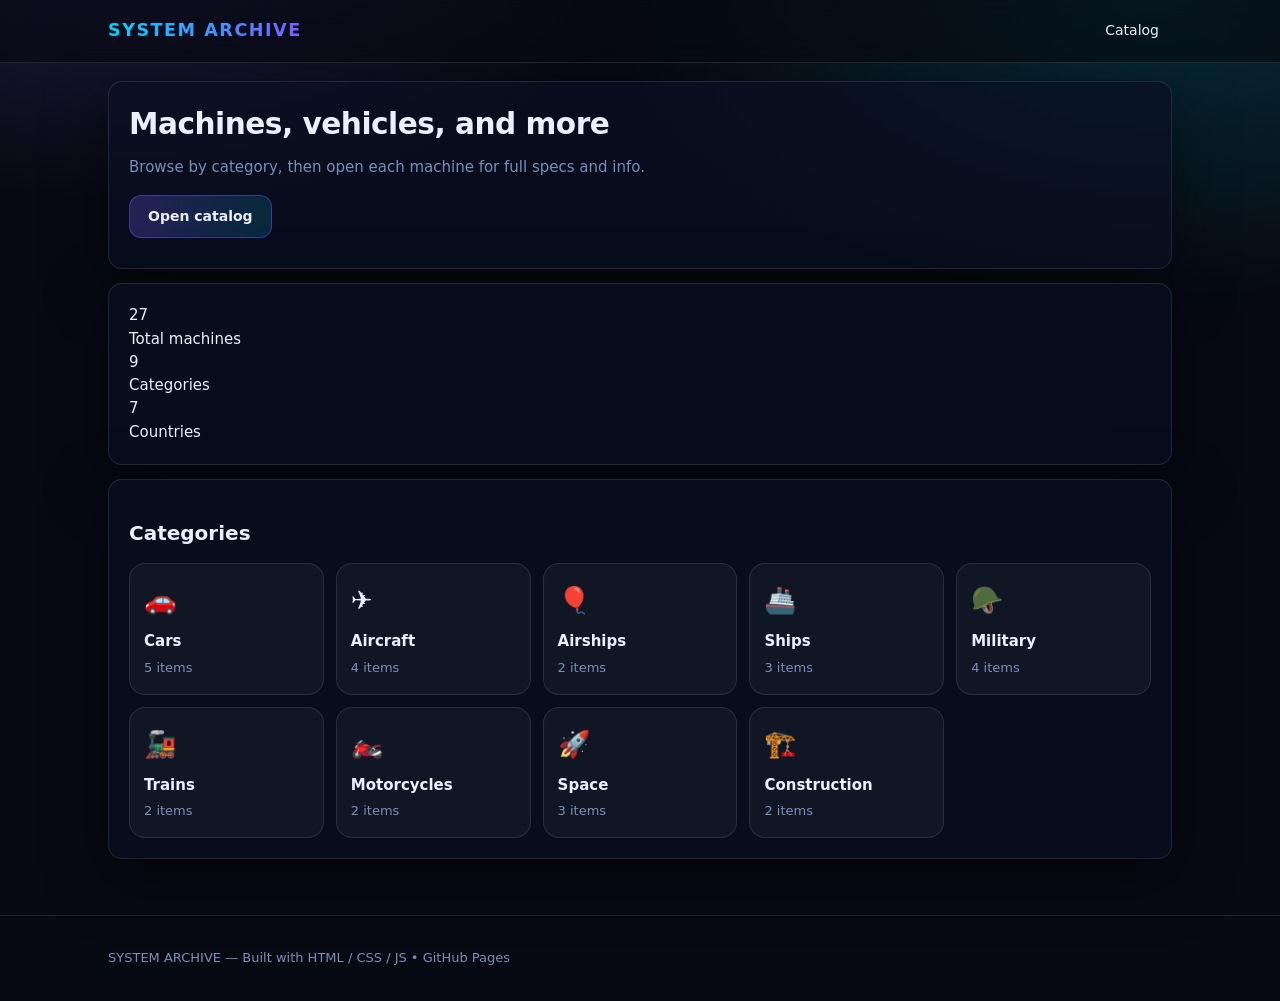
==== commit 522ff59b: "feat: rebuild SYSTEM-ARCHIVE as multi-page site" ====
--- a/index.html
+++ b/index.html
@@ -7,6 +7,7 @@
   <link rel="stylesheet" href="./css/styles.css" />
 </head>
 <body>
+
   <header class="top">
     <div class="wrap top__inner">
       <a class="brand" href="./index.html">SYSTEM ARCHIVE</a>
@@ -16,24 +17,30 @@
     </div>
   </header>
 
-  <main class="wrap">
-    <div class="hero panel">
-      <h1>Machines, vehicles, and more</h1>
-      <p class="muted">Browse by category, then open each machine for full info.</p>
-      <div class="hero__actions">
-        <a class="btn" href="./catalog.html">Open catalog</a>
+  <main>
+    <div class="wrap">
+
+      <div class="hero panel">
+        <h1>Machines, vehicles, and more</h1>
+        <p class="muted">Browse by category, then open each machine for full specs and info.</p>
+        <div class="hero__actions">
+          <a class="btn" href="./catalog.html">Open catalog</a>
+        </div>
+        <div id="fatalError" class="error"></div>
       </div>
-      <div id="fatalError" class="error"></div>
+
+      <div id="statsBar" class="statsbar panel"></div>
+
+      <div class="panel">
+        <h2>Categories</h2>
+        <div id="categoryGrid" class="catgrid"></div>
+      </div>
+
     </div>
-
-    <section class="panel">
-      <h2>Categories</h2>
-      <div id="categoryGrid" class="catgrid"></div>
-    </section>
   </main>
 
   <footer class="foot">
-    <div class="wrap muted">Built with HTML/CSS/JS • GitHub Pages friendly</div>
+    <div class="wrap muted">SYSTEM ARCHIVE — Built with HTML / CSS / JS • GitHub Pages</div>
   </footer>
 
   <script src="./js/app.js"></script>
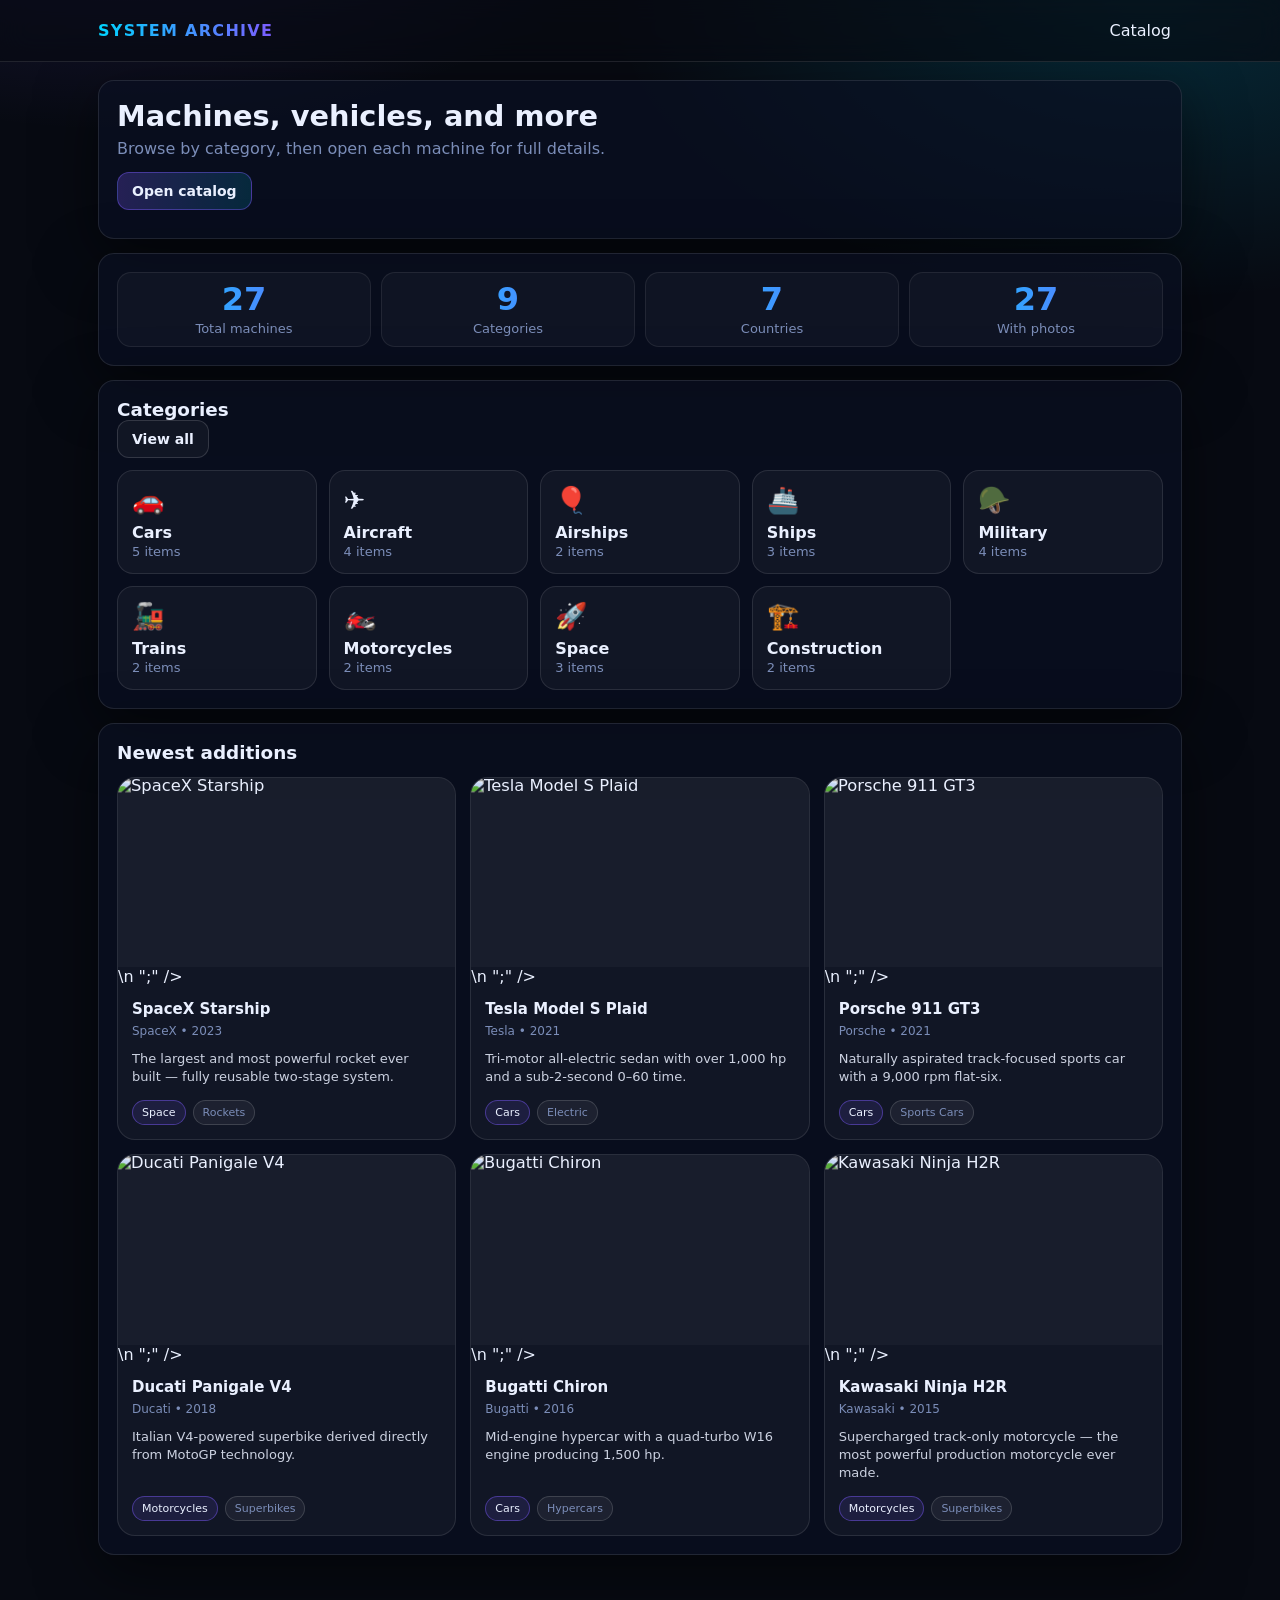
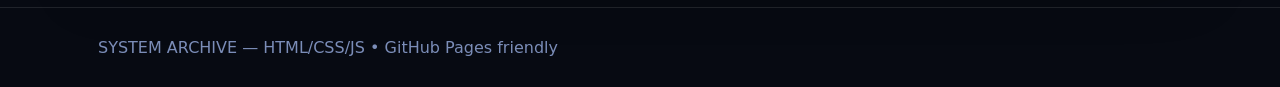
==== commit 5738946a: "feat: rebuild SYSTEM-ARCHIVE as multi-page site" ====
--- a/index.html
+++ b/index.html
@@ -20,27 +20,35 @@
   <main>
     <div class="wrap">
 
-      <div class="hero panel">
+      <section class="hero panel">
         <h1>Machines, vehicles, and more</h1>
-        <p class="muted">Browse by category, then open each machine for full specs and info.</p>
+        <p class="muted">Browse by category, then open each machine for full details.</p>
         <div class="hero__actions">
           <a class="btn" href="./catalog.html">Open catalog</a>
         </div>
         <div id="fatalError" class="error"></div>
-      </div>
+      </section>
 
-      <div id="statsBar" class="statsbar panel"></div>
+      <section id="statsBar" class="statsbar panel" aria-label="Statistics"></section>
 
-      <div class="panel">
-        <h2>Categories</h2>
+      <section class="panel">
+        <div class="row">
+          <h2 style="margin:0">Categories</h2>
+          <a class="btn btn--ghost" href="./catalog.html">View all</a>
+        </div>
         <div id="categoryGrid" class="catgrid"></div>
-      </div>
+      </section>
+
+      <section class="panel">
+        <h2 style="margin:0 0 8px 0">Newest additions</h2>
+        <div id="newestGrid" class="grid"></div>
+      </section>
 
     </div>
   </main>
 
   <footer class="foot">
-    <div class="wrap muted">SYSTEM ARCHIVE — Built with HTML / CSS / JS • GitHub Pages</div>
+    <div class="wrap muted">SYSTEM ARCHIVE — HTML/CSS/JS • GitHub Pages friendly</div>
   </footer>
 
   <script src="./js/app.js"></script>
--- a/css/styles.css
+++ b/css/styles.css
@@ -1,360 +1,286 @@
-/* ── TOKENS ── */
-:root {
-  --bg:       #070A12;
-  --bg2:      #0B1022;
-  --text:     #EAF0FF;
-  --muted:    #7B8DB8;
-  --line:     rgba(255,255,255,.10);
-  --accent:   #7C5CFF;
-  --accent2:  #00D4FF;
-  --shadow:   0 18px 60px rgba(0,0,0,.5);
-  --r:        14px;
-  --max:      1100px;
-  --t:        .15s ease;
-}
-
-/* ── RESET ── */
-*, *::before, *::after { box-sizing: border-box; margin: 0; padding: 0; }
-html { scroll-behavior: smooth; }
-body {
+:root{
+  --bg:#070A12;
+  --panel:#0B1022;
+  --text:#EAF0FF;
+  --muted:#7B8DB8;
+  --line:rgba(255,255,255,.10);
+  --accent:#7C5CFF;
+  --accent2:#00D4FF;
+  --danger:#ffb4b4;
+  --shadow:0 18px 60px rgba(0,0,0,.5);
+  --r:16px;
+  --max:1120px;
+  --t:.14s ease;
+}
+
+*{box-sizing:border-box}
+html,body{margin:0;padding:0}
+body{
   font-family: ui-sans-serif, system-ui, -apple-system, "Segoe UI", Roboto, Arial, sans-serif;
-  font-size: 15px;
-  line-height: 1.55;
-  color: var(--text);
+  color:var(--text);
   background:
     radial-gradient(900px 500px at 10% -10%, rgba(124,92,255,.22), transparent 60%),
-    radial-gradient(900px 500px at 90%   0%, rgba(0,212,255,.16),  transparent 60%),
+    radial-gradient(900px 500px at 90%   0%, rgba(0,212,255,.16), transparent 60%),
     var(--bg);
-  min-height: 100vh;
-}
-
-a { color: inherit; text-decoration: none; }
-img { display: block; max-width: 100%; }
-
-/* ── LAYOUT ── */
-.wrap {
-  max-width: var(--max);
-  margin: 0 auto;
-  padding: 18px;
-}
-
-/* ── TYPOGRAPHY ── */
-h1 { font-size: 1.85rem; font-weight: 800; letter-spacing: -.5px; }
-h2 { font-size: 1.25rem; font-weight: 700; margin: 18px 0 10px; }
-h3 { font-size: 1rem;    font-weight: 700; }
-p  { margin-top: 8px; }
-
-.muted { color: var(--muted); }
-.error { color: #ffb4b4; margin-top: 10px; }
-
-/* ── PANEL ── */
-.panel {
-  background: rgba(11,16,34,.72);
-  border: 1px solid var(--line);
-  border-radius: var(--r);
-  box-shadow: var(--shadow);
-  padding: 20px;
-  margin-bottom: 14px;
-}
-
-/* ── HEADER ── */
-.top {
-  position: sticky;
-  top: 0;
-  z-index: 100;
+  min-height:100vh;
+}
+
+a{color:inherit;text-decoration:none}
+img{display:block;max-width:100%}
+
+.wrap{max-width:var(--max);margin:0 auto;padding:18px}
+.muted{color:var(--muted)}
+.error{color:var(--danger);margin-top:10px}
+
+.panel{
+  background:rgba(11,16,34,.72);
+  border:1px solid var(--line);
+  border-radius:var(--r);
+  box-shadow:var(--shadow);
+  padding:18px;
+  margin-bottom:14px;
+}
+
+.top{
+  position:sticky;top:0;z-index:50;
   backdrop-filter: blur(14px);
   -webkit-backdrop-filter: blur(14px);
   background: rgba(7,10,18,.65);
-  border-bottom: 1px solid var(--line);
-}
-.top__inner {
-  display: flex;
-  align-items: center;
-  justify-content: space-between;
-  gap: 12px;
-  padding-top: 12px;
-  padding-bottom: 12px;
-}
-.brand {
-  font-size: 1.1rem;
-  font-weight: 900;
-  letter-spacing: 1.5px;
-  text-transform: uppercase;
+  border-bottom:1px solid var(--line);
+}
+.top__inner{display:flex;align-items:center;justify-content:space-between;gap:12px;padding-top:12px;padding-bottom:12px}
+.brand{
+  font-weight:900;letter-spacing:1.3px;text-transform:uppercase;
   background: linear-gradient(90deg, var(--accent2), var(--accent));
-  -webkit-background-clip: text;
-  -webkit-text-fill-color: transparent;
-  background-clip: text;
-}
-.nav { display: flex; gap: 8px; }
-.nav a {
-  padding: 7px 12px;
-  border-radius: 10px;
-  border: 1px solid transparent;
-  font-size: 14px;
-  transition: border-color var(--t), background var(--t);
-}
-.nav a:hover,
-.nav a[aria-current="page"] {
-  border-color: var(--line);
-  background: rgba(255,255,255,.05);
-}
-
-/* ── BUTTON ── */
-.btn {
-  display: inline-flex;
-  align-items: center;
-  justify-content: center;
-  padding: 10px 18px;
-  border-radius: 12px;
-  border: 1px solid rgba(124,92,255,.4);
+  -webkit-background-clip:text;
+  -webkit-text-fill-color:transparent;
+  background-clip:text;
+}
+.nav{display:flex;gap:8px;flex-wrap:wrap}
+.nav a{padding:8px 10px;border-radius:12px;border:1px solid transparent;transition: border-color var(--t), background var(--t)}
+.nav a:hover,.nav a[aria-current="page"]{border-color:var(--line);background:rgba(255,255,255,.05)}
+
+h1{font-size:1.8rem;margin:0 0 6px 0}
+h2{font-size:1.15rem;margin:14px 0 10px 0}
+
+.btn{
+  display:inline-flex;align-items:center;justify-content:center;gap:8px;
+  padding:10px 14px;border-radius:12px;
+  border:1px solid rgba(124,92,255,.42);
   background: linear-gradient(90deg, rgba(124,92,255,.25), rgba(0,212,255,.14));
-  font-size: 14px;
-  font-weight: 600;
-  color: var(--text);
-  cursor: pointer;
-  transition: border-color var(--t), background var(--t), transform var(--t);
-}
-.btn:hover {
-  border-color: rgba(124,92,255,.75);
-  background: linear-gradient(90deg, rgba(124,92,255,.35), rgba(0,212,255,.22));
-  transform: translateY(-1px);
-}
-.btn:active { transform: translateY(0); }
-
-/* ── HERO ── */
-.hero h1 { margin-bottom: 6px; }
-.hero p   { color: var(--muted); }
-.hero__actions { margin-top: 16px; display: flex; gap: 10px; flex-wrap: wrap; }
-
-/* ── CATEGORY GRID (home) ── */
-.catgrid {
-  display: grid;
+  font-size:14px;font-weight:650;
+  transition: transform var(--t), border-color var(--t), background var(--t);
+}
+.btn:hover{transform:translateY(-1px);border-color:rgba(124,92,255,.72);background:linear-gradient(90deg, rgba(124,92,255,.34), rgba(0,212,255,.20))}
+.btn:active{transform:translateY(0)}
+.btn--ghost{
+  border-color:rgba(255,255,255,.14);
+  background:rgba(255,255,255,.04);
+}
+.btn--ghost:hover{border-color:rgba(255,255,255,.22);background:rgba(255,255,255,.06)}
+
+.hero p{margin:0;color:var(--muted)}
+.hero__actions{margin-top:14px;display:flex;gap:10px;flex-wrap:wrap}
+
+/* Stats */
+.statsbar{display:flex;gap:10px;flex-wrap:wrap}
+.stat{flex:1;min-width:160px;padding:10px;border:1px solid rgba(255,255,255,.08);border-radius:14px;background:rgba(255,255,255,.03);text-align:center}
+.stat__num{
+  font-size:2rem;font-weight:900;line-height:1.05;
+  background: linear-gradient(90deg, var(--accent2), var(--accent));
+  -webkit-background-clip:text;
+  -webkit-text-fill-color:transparent;
+  background-clip:text;
+}
+.stat__label{margin-top:4px;color:var(--muted);font-size:13px}
+
+/* Categories */
+.catgrid{
+  display:grid;
   grid-template-columns: repeat(5, minmax(0,1fr));
-  gap: 12px;
-  margin-top: 14px;
-}
-.cat {
-  display: flex;
-  flex-direction: column;
-  gap: 4px;
-  padding: 16px 14px;
-  border: 1px solid var(--line);
-  border-radius: 16px;
-  background: rgba(255,255,255,.04);
+  gap:12px;
+  margin-top:12px;
+}
+.cat{
+  border:1px solid var(--line);
+  border-radius:16px;
+  padding:14px;
+  background:rgba(255,255,255,.04);
   transition: transform var(--t), border-color var(--t), background var(--t);
 }
-.cat:hover {
-  transform: translateY(-3px);
-  border-color: rgba(124,92,255,.55);
-  background: rgba(124,92,255,.08);
-}
-.cat__emoji { font-size: 26px; }
-.cat__title { font-size: 15px; font-weight: 700; margin-top: 6px; }
-.cat__count { font-size: 13px; color: var(--muted); }
-
-/* ── FILTERS (catalog) ── */
-section.panel + .grid { margin-top: 0; }
-
-.filters {
-  display: grid;
-  grid-template-columns: 2fr 1fr 1fr;
-  gap: 10px;
-  margin-top: 14px;
-}
-
-.input {
-  width: 100%;
-  padding: 11px 12px;
-  border-radius: 12px;
-  border: 1px solid var(--line);
-  background: rgba(255,255,255,.05);
-  color: var(--text);
-  font-size: 14px;
-  outline: none;
-  appearance: none;
+.cat:hover{transform:translateY(-2px);border-color:rgba(124,92,255,.55);background:rgba(124,92,255,.08)}
+.cat__emoji{font-size:26px}
+.cat__title{font-weight:800;margin-top:8px}
+.cat__count{color:var(--muted);font-size:13px;margin-top:2px}
+
+/* Filters */
+.filters{
+  display:grid;
+  grid-template-columns: 2fr 1fr 1fr 1fr;
+  gap:10px;
+  margin-top:12px;
+}
+.input{
+  width:100%;
+  padding:11px 12px;
+  border-radius:12px;
+  border:1px solid var(--line);
+  background:rgba(255,255,255,.05);
+  color:var(--text);
+  outline:none;
+  appearance:none;
+  transition:border-color var(--t);
   color-scheme: dark;
-  transition: border-color var(--t);
-}
-.input:focus { border-color: rgba(124,92,255,.6); }
-
-option {
-  background: #0E1632;
-  color: var(--text);
-}
-
-/* ── ROW UTILITY ── */
-.row {
-  display: flex;
-  align-items: center;
-  justify-content: space-between;
-  gap: 12px;
-  flex-wrap: wrap;
-}
-
-/* ── CARD GRID ── */
-.grid {
-  display: grid;
+}
+.input:focus{border-color: rgba(124,92,255,.65)}
+option{background:#0E1632;color:var(--text)}
+
+.toggles{margin-top:10px;display:flex;gap:12px;flex-wrap:wrap}
+.toggle{display:flex;gap:8px;align-items:center;color:var(--muted);font-size:13px}
+.toggle input{accent-color: var(--accent)}
+
+/* Grid + Card */
+.grid{
+  display:grid;
   grid-template-columns: repeat(3, minmax(0,1fr));
-  gap: 14px;
-  margin-top: 14px;
-}
-
-/* ── CARD ── */
-.card {
-  display: flex;
-  flex-direction: column;
-  border: 1px solid var(--line);
-  border-radius: 16px;
-  overflow: hidden;
-  background: rgba(255,255,255,.04);
+  gap:14px;
+  margin-top:14px;
+}
+.card{
+  border:1px solid var(--line);
+  border-radius:18px;
+  overflow:hidden;
+  background:rgba(255,255,255,.04);
   transition: transform var(--t), border-color var(--t), box-shadow var(--t);
-}
-.card:hover {
-  transform: translateY(-3px);
-  border-color: rgba(0,212,255,.4);
-  box-shadow: 0 10px 40px rgba(0,212,255,.08);
-}
-.card__media {
-  height: 175px;
+  display:flex;flex-direction:column;
+}
+.card:hover{transform: translateY(-2px);border-color: rgba(0,212,255,.40);box-shadow: 0 10px 40px rgba(0,212,255,.08)}
+.card__media{
+  position:relative;
+  width:100%;
+  aspect-ratio: 16 / 9;     /* IMPORTANT: consistent image size */
   background: rgba(255,255,255,.03);
-  overflow: hidden;
-}
-.card__media img {
-  width: 100%;
-  height: 100%;
+  overflow:hidden;
+}
+.card__media img{
+  width:100%;
+  height:100%;
+  object-fit:cover;
+  object-position:center;
+  transform: scale(1.02);
+  transition: transform .25s ease;
+}
+.card:hover .card__media img{transform: scale(1.06)}
+.card__body{padding:14px;display:flex;flex-direction:column;gap:4px;flex:1}
+.card__title{font-weight:900;font-size:15px}
+.card__meta{color:var(--muted);font-size:12px;margin-top:2px}
+.card__desc{margin-top:8px;color:rgba(234,240,255,.86);font-size:13px;line-height:1.38;flex:1}
+
+.placeholder{
+  height:100%;
+  display:flex;
+  align-items:center;
+  justify-content:center;
+  text-align:center;
+  padding:16px;
+  color:rgba(234,240,255,.82);
+  background:
+    radial-gradient(500px 220px at 20% 20%, rgba(124,92,255,.18), transparent 55%),
+    radial-gradient(500px 220px at 80% 40%, rgba(0,212,255,.14), transparent 55%),
+    rgba(255,255,255,.03);
+  border-bottom:1px solid rgba(255,255,255,.06);
+}
+.placeholder__name{font-weight:900}
+.placeholder__sub{margin-top:6px;color:var(--muted);font-size:12px}
+
+.chiprow{display:flex;gap:7px;flex-wrap:wrap;margin-top:10px}
+.chip{
+  font-size:11px;padding:5px 9px;border-radius:999px;
+  border:1px solid rgba(124,92,255,.45);
+  background:rgba(124,92,255,.12);
+  text-transform: capitalize;
+}
+.chip--muted{border-color:rgba(255,255,255,.15);background:rgba(255,255,255,.05);color:var(--muted)}
+
+/* No results */
+.no-results{
+  grid-column: 1 / -1;
+  text-align:center;
+  padding:44px 14px;
+  border:1px dashed rgba(255,255,255,.16);
+  border-radius:16px;
+  color:var(--muted);
+}
+
+/* Machine page */
+.crumbs{display:flex;gap:8px;align-items:center;flex-wrap:wrap;color:var(--muted);font-size:13px;margin-bottom:12px}
+.crumbs a{color:var(--text);opacity:.88}
+.crumbs a:hover{opacity:1}
+
+.machine{
+  display:grid;
+  grid-template-columns: 1.05fr 1.25fr;
+  gap:16px;
+  align-items:start;
+}
+.gallery{
+  border:1px solid var(--line);
+  border-radius:16px;
+  overflow:hidden;
+  background:rgba(255,255,255,.03);
+}
+.gallery__main{
+  width:100%;
+  aspect-ratio: 16 / 10;
   object-fit: cover;
-  transition: transform .3s ease;
-}
-.card:hover .card__media img { transform: scale(1.04); }
-.card__placeholder {
-  height: 100%;
-  display: flex;
-  align-items: center;
-  justify-content: center;
-  color: var(--muted);
-  font-size: 13px;
-}
-.card__body   { padding: 14px; display: flex; flex-direction: column; gap: 4px; flex: 1; }
-.card__title  { font-weight: 800; font-size: 15px; }
-.card__meta   { color: var(--muted); font-size: 12px; }
-.card__desc   { color: rgba(234,240,255,.85); font-size: 13px; line-height: 1.4; flex: 1; margin-top: 6px; }
-
-/* ── CHIPS ── */
-.chiprow {
-  display: flex;
-  gap: 7px;
-  flex-wrap: wrap;
-  margin-top: 10px;
-}
-.chip {
-  font-size: 11px;
-  padding: 4px 9px;
-  border-radius: 999px;
-  border: 1px solid rgba(124,92,255,.45);
-  background: rgba(124,92,255,.12);
-  text-transform: capitalize;
-}
-.chip--muted {
-  border-color: rgba(255,255,255,.15);
-  background: rgba(255,255,255,.05);
-  color: var(--muted);
-}
-
-/* ── BREADCRUMBS ── */
-.crumbs {
-  display: flex;
-  gap: 8px;
-  align-items: center;
-  color: var(--muted);
-  font-size: 13px;
-  margin-bottom: 14px;
-  flex-wrap: wrap;
-}
-.crumbs a { color: var(--text); opacity: .85; }
-.crumbs a:hover { opacity: 1; }
-
-/* ── MACHINE DETAIL PAGE ── */
-.machine {
-  display: grid;
-  grid-template-columns: 1fr 1.2fr;
-  gap: 20px;
-  margin-top: 12px;
-  align-items: start;
-}
-.machine__media img {
-  width: 100%;
-  height: 360px;
-  object-fit: cover;
-  border-radius: 14px;
-  border: 1px solid var(--line);
-}
-.machine__info h1 { margin-bottom: 4px; }
-.machine__info .muted { font-size: 13px; }
-
-/* ── SPECS TABLE ── */
-.specs {
-  width: 100%;
-  border-collapse: separate;
-  border-spacing: 0;
-  border: 1px solid var(--line);
-  border-radius: 14px;
-  overflow: hidden;
-  margin-top: 4px;
-}
-.specs th,
-.specs td {
-  padding: 10px 14px;
-  border-bottom: 1px solid var(--line);
-  font-size: 14px;
-  text-align: left;
-}
-.specs th {
-  width: 38%;
-  font-weight: 600;
-  text-transform: capitalize;
-  color: var(--muted);
-  background: rgba(255,255,255,.03);
-}
-.specs tr:last-child th,
-.specs tr:last-child td { border-bottom: none; }
-
-/* ── SOURCE LINKS ── */
-.links { margin: 0; padding-left: 18px; }
-.links li { margin-top: 6px; }
-.links a { color: var(--accent2); font-size: 14px; }
-.links a:hover { text-decoration: underline; }
-
-/* ── FOOTER ── */
-.foot {
-  margin-top: 24px;
-  padding: 14px 0;
-  border-top: 1px solid var(--line);
-  background: rgba(7,10,18,.35);
-  font-size: 13px;
-}
-
-/* ── SCROLLBAR ── */
-::-webkit-scrollbar { width: 7px; height: 7px; }
-::-webkit-scrollbar-track { background: var(--bg); }
-::-webkit-scrollbar-thumb { background: rgba(124,92,255,.4); border-radius: 4px; }
-::-webkit-scrollbar-thumb:hover { background: rgba(124,92,255,.7); }
-
-/* ── RESPONSIVE ── */
-@media (max-width: 980px) {
-  .catgrid  { grid-template-columns: repeat(3, minmax(0,1fr)); }
-  .grid     { grid-template-columns: repeat(2, minmax(0,1fr)); }
-  .machine  { grid-template-columns: 1fr; }
-  .machine__media img { height: 260px; }
-  .filters  { grid-template-columns: 1fr 1fr; }
-}
-@media (max-width: 600px) {
-  h1 { font-size: 1.45rem; }
-  .catgrid  { grid-template-columns: repeat(2, minmax(0,1fr)); }
-  .grid     { grid-template-columns: 1fr; }
-  .filters  { grid-template-columns: 1fr; }
-  .machine  { grid-template-columns: 1fr; }
-  .machine__media img { height: 210px; }
-}
-@media (max-width: 380px) {
-  .catgrid  { grid-template-columns: 1fr 1fr; }
-}
+}
+.gallery__thumbs{
+  display:flex;
+  gap:8px;
+  padding:10px;
+  overflow:auto;
+  border-top:1px solid rgba(255,255,255,.08);
+  background:rgba(255,255,255,.02);
+}
+.thumb{
+  width:74px;height:54px;flex:0 0 auto;
+  object-fit:cover;border-radius:10px;
+  border:1px solid rgba(255,255,255,.14);
+  opacity:.82;
+  cursor:pointer;
+}
+.thumb.active{border-color: rgba(0,212,255,.55); opacity:1}
+
+.specs{
+  width:100%;
+  border-collapse:separate;
+  border-spacing:0;
+  border:1px solid var(--line);
+  border-radius:16px;
+  overflow:hidden;
+  margin-top:6px;
+}
+.specs th,.specs td{padding:10px 12px;border-bottom:1px solid rgba(255,255,255,.10);font-size:14px;text-align:left}
+.specs th{width:40%;color:var(--muted);background:rgba(255,255,255,.03);text-transform:capitalize}
+.specs tr:last-child th,.specs tr:last-child td{border-bottom:none}
+
+.links{margin:0;padding-left:18px}
+.links li{margin-top:6px}
+.links a{color:rgba(0,212,255,.92)}
+.links a:hover{text-decoration:underline}
+
+/* Footer */
+.foot{margin-top:20px;border-top:1px solid var(--line);background:rgba(7,10,18,.35);padding:12px 0}
+
+/* Responsive */
+@media (max-width: 980px){
+  .catgrid{grid-template-columns: repeat(3, minmax(0,1fr))}
+  .grid{grid-template-columns: repeat(2, minmax(0,1fr))}
+  .filters{grid-template-columns: 1fr 1fr}
+  .machine{grid-template-columns:1fr}
+}
+@media (max-width: 560px){
+  .catgrid{grid-template-columns: repeat(2, minmax(0,1fr))}
+  .grid{grid-template-columns: 1fr}
+  .filters{grid-template-columns: 1fr}
+}
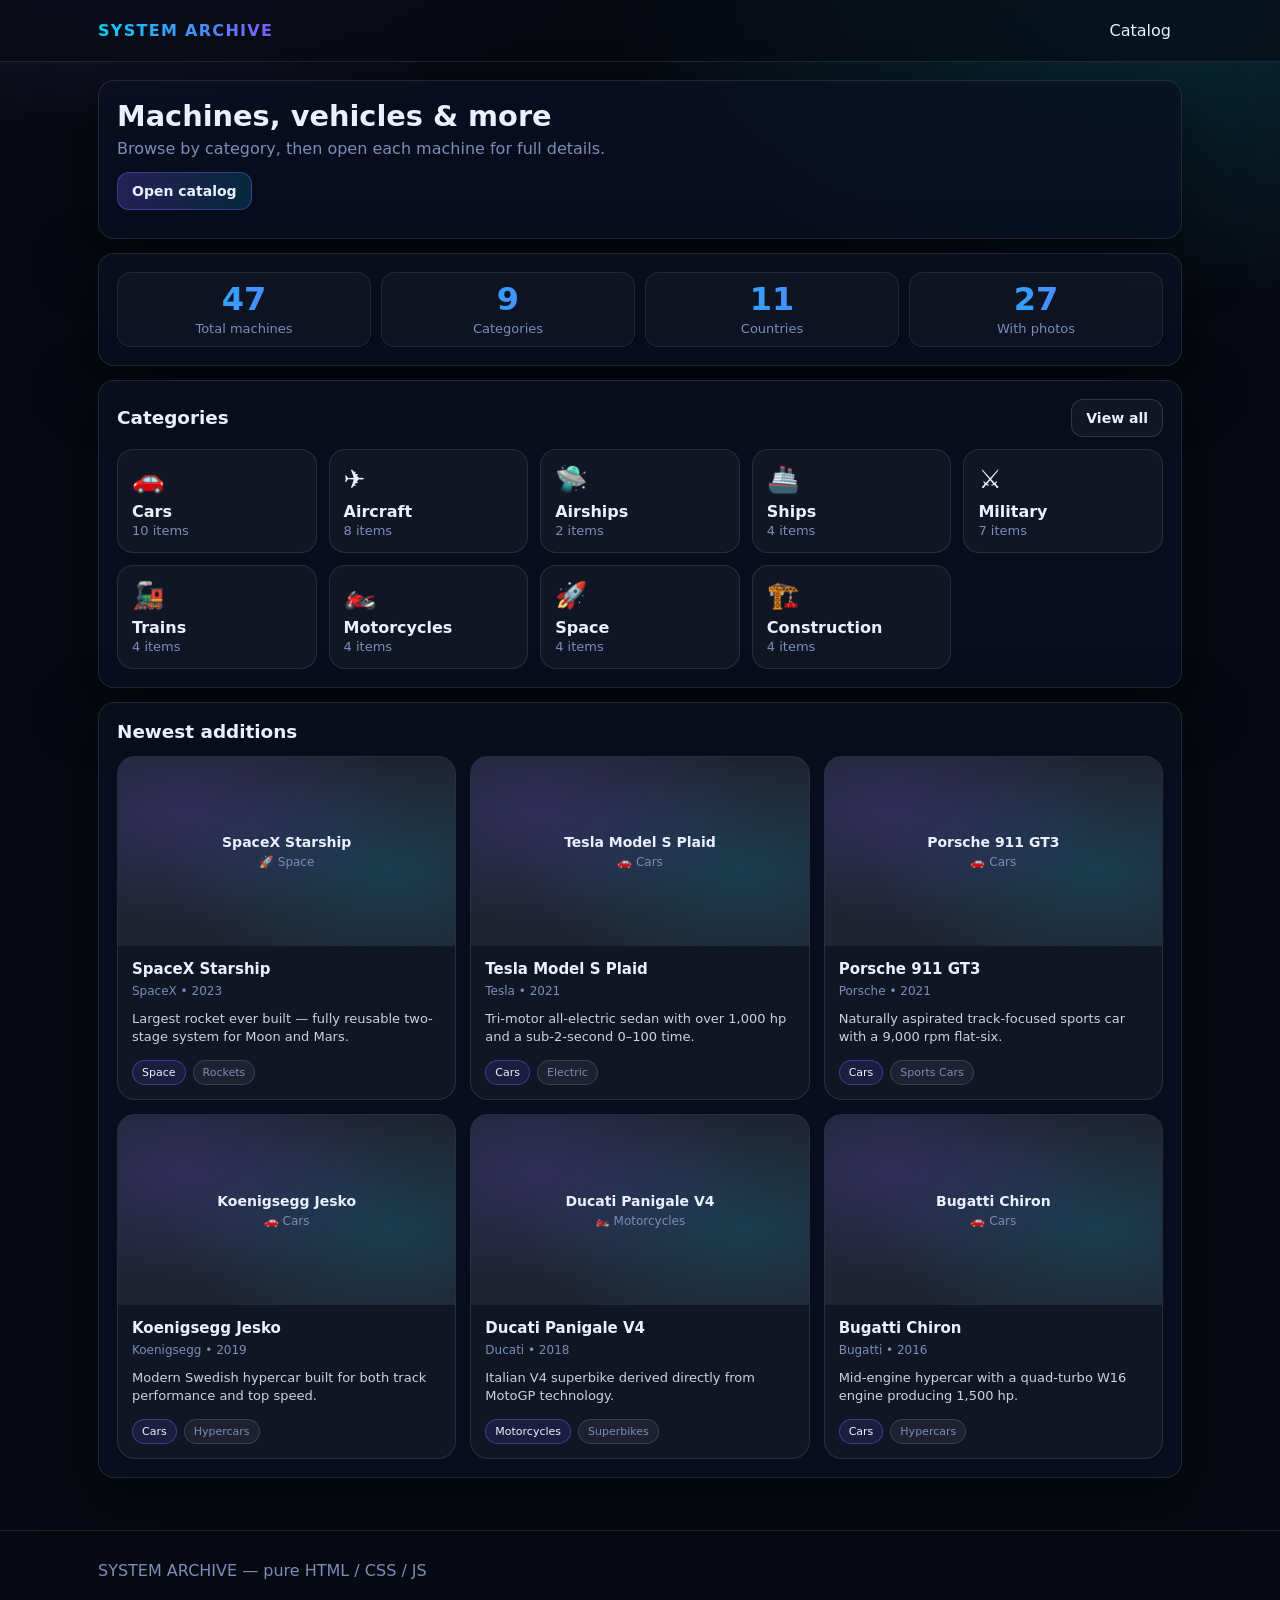
==== commit c22021df: "feat: rebuild SYSTEM-ARCHIVE as multi-page site" ====
--- a/index.html
+++ b/index.html
@@ -21,7 +21,7 @@
     <div class="wrap">
 
       <section class="hero panel">
-        <h1>Machines, vehicles, and more</h1>
+        <h1>Machines, vehicles &amp; more</h1>
         <p class="muted">Browse by category, then open each machine for full details.</p>
         <div class="hero__actions">
           <a class="btn" href="./catalog.html">Open catalog</a>
@@ -48,7 +48,7 @@
   </main>
 
   <footer class="foot">
-    <div class="wrap muted">SYSTEM ARCHIVE — HTML/CSS/JS • GitHub Pages friendly</div>
+    <div class="wrap muted">SYSTEM ARCHIVE — pure HTML / CSS / JS</div>
   </footer>
 
   <script src="./js/app.js"></script>
--- a/css/styles.css
+++ b/css/styles.css
@@ -1,286 +1,336 @@
-:root{
-  --bg:#070A12;
-  --panel:#0B1022;
-  --text:#EAF0FF;
-  --muted:#7B8DB8;
-  --line:rgba(255,255,255,.10);
-  --accent:#7C5CFF;
+:root {
+  --bg:     #070A12;
+  --panel:  #0B1022;
+  --text:   #EAF0FF;
+  --muted:  #7B8DB8;
+  --line:   rgba(255,255,255,.10);
+  --accent: #7C5CFF;
   --accent2:#00D4FF;
-  --danger:#ffb4b4;
-  --shadow:0 18px 60px rgba(0,0,0,.5);
-  --r:16px;
-  --max:1120px;
-  --t:.14s ease;
-}
-
-*{box-sizing:border-box}
-html,body{margin:0;padding:0}
-body{
+  --danger: #ffb4b4;
+  --shadow: 0 18px 60px rgba(0,0,0,.5);
+  --r:      16px;
+  --max:    1120px;
+  --t:      .14s ease;
+}
+
+*, *::before, *::after { box-sizing: border-box }
+html, body { margin: 0; padding: 0 }
+body {
   font-family: ui-sans-serif, system-ui, -apple-system, "Segoe UI", Roboto, Arial, sans-serif;
-  color:var(--text);
+  color: var(--text);
   background:
     radial-gradient(900px 500px at 10% -10%, rgba(124,92,255,.22), transparent 60%),
-    radial-gradient(900px 500px at 90%   0%, rgba(0,212,255,.16), transparent 60%),
+    radial-gradient(900px 500px at 90%   0%, rgba(0,212,255,.16),  transparent 60%),
     var(--bg);
-  min-height:100vh;
-}
-
-a{color:inherit;text-decoration:none}
-img{display:block;max-width:100%}
-
-.wrap{max-width:var(--max);margin:0 auto;padding:18px}
-.muted{color:var(--muted)}
-.error{color:var(--danger);margin-top:10px}
-
-.panel{
-  background:rgba(11,16,34,.72);
-  border:1px solid var(--line);
-  border-radius:var(--r);
-  box-shadow:var(--shadow);
-  padding:18px;
-  margin-bottom:14px;
-}
-
-.top{
-  position:sticky;top:0;z-index:50;
+  min-height: 100vh;
+}
+
+a   { color: inherit; text-decoration: none }
+img { display: block; max-width: 100% }
+
+.wrap  { max-width: var(--max); margin: 0 auto; padding: 18px }
+.muted { color: var(--muted) }
+.error { color: var(--danger); margin-top: 10px; font-size: 14px }
+.row   { display: flex; align-items: center; justify-content: space-between; gap: 12px }
+
+/* ── Panel ── */
+.panel {
+  background: rgba(11,16,34,.72);
+  border: 1px solid var(--line);
+  border-radius: var(--r);
+  box-shadow: var(--shadow);
+  padding: 18px;
+  margin-bottom: 14px;
+}
+
+/* ── Top bar ── */
+.top {
+  position: sticky; top: 0; z-index: 50;
   backdrop-filter: blur(14px);
   -webkit-backdrop-filter: blur(14px);
   background: rgba(7,10,18,.65);
-  border-bottom:1px solid var(--line);
-}
-.top__inner{display:flex;align-items:center;justify-content:space-between;gap:12px;padding-top:12px;padding-bottom:12px}
-.brand{
-  font-weight:900;letter-spacing:1.3px;text-transform:uppercase;
+  border-bottom: 1px solid var(--line);
+}
+.top__inner {
+  display: flex; align-items: center;
+  justify-content: space-between; gap: 12px;
+  padding-top: 12px; padding-bottom: 12px;
+}
+.brand {
+  font-weight: 900; letter-spacing: 1.3px; text-transform: uppercase;
   background: linear-gradient(90deg, var(--accent2), var(--accent));
-  -webkit-background-clip:text;
-  -webkit-text-fill-color:transparent;
-  background-clip:text;
-}
-.nav{display:flex;gap:8px;flex-wrap:wrap}
-.nav a{padding:8px 10px;border-radius:12px;border:1px solid transparent;transition: border-color var(--t), background var(--t)}
-.nav a:hover,.nav a[aria-current="page"]{border-color:var(--line);background:rgba(255,255,255,.05)}
-
-h1{font-size:1.8rem;margin:0 0 6px 0}
-h2{font-size:1.15rem;margin:14px 0 10px 0}
-
-.btn{
-  display:inline-flex;align-items:center;justify-content:center;gap:8px;
-  padding:10px 14px;border-radius:12px;
-  border:1px solid rgba(124,92,255,.42);
+  -webkit-background-clip: text;
+  -webkit-text-fill-color: transparent;
+  background-clip: text;
+}
+.nav { display: flex; gap: 8px; flex-wrap: wrap }
+.nav a {
+  padding: 8px 10px; border-radius: 12px;
+  border: 1px solid transparent;
+  transition: border-color var(--t), background var(--t);
+}
+.nav a:hover,
+.nav a[aria-current="page"] {
+  border-color: var(--line);
+  background: rgba(255,255,255,.05);
+}
+
+/* ── Typography ── */
+h1 { font-size: 1.8rem; margin: 0 0 6px 0 }
+h2 { font-size: 1.15rem; margin: 16px 0 10px 0 }
+
+/* ── Buttons ── */
+.btn {
+  display: inline-flex; align-items: center; justify-content: center; gap: 8px;
+  padding: 10px 14px; border-radius: 12px;
+  border: 1px solid rgba(124,92,255,.42);
   background: linear-gradient(90deg, rgba(124,92,255,.25), rgba(0,212,255,.14));
-  font-size:14px;font-weight:650;
+  font-size: 14px; font-weight: 650;
   transition: transform var(--t), border-color var(--t), background var(--t);
-}
-.btn:hover{transform:translateY(-1px);border-color:rgba(124,92,255,.72);background:linear-gradient(90deg, rgba(124,92,255,.34), rgba(0,212,255,.20))}
-.btn:active{transform:translateY(0)}
-.btn--ghost{
-  border-color:rgba(255,255,255,.14);
-  background:rgba(255,255,255,.04);
-}
-.btn--ghost:hover{border-color:rgba(255,255,255,.22);background:rgba(255,255,255,.06)}
-
-.hero p{margin:0;color:var(--muted)}
-.hero__actions{margin-top:14px;display:flex;gap:10px;flex-wrap:wrap}
-
-/* Stats */
-.statsbar{display:flex;gap:10px;flex-wrap:wrap}
-.stat{flex:1;min-width:160px;padding:10px;border:1px solid rgba(255,255,255,.08);border-radius:14px;background:rgba(255,255,255,.03);text-align:center}
-.stat__num{
-  font-size:2rem;font-weight:900;line-height:1.05;
+  white-space: nowrap;
+}
+.btn:hover { transform: translateY(-1px); border-color: rgba(124,92,255,.72) }
+.btn:active { transform: translateY(0) }
+.btn--ghost {
+  border-color: rgba(255,255,255,.14);
+  background: rgba(255,255,255,.04);
+}
+.btn--ghost:hover { border-color: rgba(255,255,255,.22); background: rgba(255,255,255,.06) }
+
+/* ── Hero ── */
+.hero p { margin: 0; color: var(--muted) }
+.hero__actions { margin-top: 14px; display: flex; gap: 10px; flex-wrap: wrap }
+
+/* ── Stats ── */
+.statsbar { display: flex; gap: 10px; flex-wrap: wrap }
+.stat {
+  flex: 1; min-width: 150px;
+  padding: 10px; border-radius: 14px;
+  border: 1px solid rgba(255,255,255,.08);
+  background: rgba(255,255,255,.03);
+  text-align: center;
+}
+.stat__num {
+  font-size: 2rem; font-weight: 900; line-height: 1.05;
   background: linear-gradient(90deg, var(--accent2), var(--accent));
-  -webkit-background-clip:text;
-  -webkit-text-fill-color:transparent;
-  background-clip:text;
-}
-.stat__label{margin-top:4px;color:var(--muted);font-size:13px}
-
-/* Categories */
-.catgrid{
-  display:grid;
+  -webkit-background-clip: text;
+  -webkit-text-fill-color: transparent;
+  background-clip: text;
+}
+.stat__label { margin-top: 4px; color: var(--muted); font-size: 13px }
+
+/* ── Category grid ── */
+.catgrid {
+  display: grid;
   grid-template-columns: repeat(5, minmax(0,1fr));
-  gap:12px;
-  margin-top:12px;
-}
-.cat{
-  border:1px solid var(--line);
-  border-radius:16px;
-  padding:14px;
-  background:rgba(255,255,255,.04);
+  gap: 12px;
+  margin-top: 12px;
+}
+.cat {
+  border: 1px solid var(--line); border-radius: 16px;
+  padding: 14px; background: rgba(255,255,255,.04);
   transition: transform var(--t), border-color var(--t), background var(--t);
 }
-.cat:hover{transform:translateY(-2px);border-color:rgba(124,92,255,.55);background:rgba(124,92,255,.08)}
-.cat__emoji{font-size:26px}
-.cat__title{font-weight:800;margin-top:8px}
-.cat__count{color:var(--muted);font-size:13px;margin-top:2px}
-
-/* Filters */
-.filters{
-  display:grid;
+.cat:hover {
+  transform: translateY(-2px);
+  border-color: rgba(124,92,255,.55);
+  background: rgba(124,92,255,.08);
+}
+.cat__emoji { font-size: 26px }
+.cat__title { font-weight: 800; margin-top: 8px }
+.cat__count { color: var(--muted); font-size: 13px; margin-top: 2px }
+
+/* ── Filters ── */
+.filters {
+  display: grid;
   grid-template-columns: 2fr 1fr 1fr 1fr;
-  gap:10px;
-  margin-top:12px;
-}
-.input{
-  width:100%;
-  padding:11px 12px;
-  border-radius:12px;
-  border:1px solid var(--line);
-  background:rgba(255,255,255,.05);
-  color:var(--text);
-  outline:none;
-  appearance:none;
-  transition:border-color var(--t);
+  gap: 10px;
+  margin-top: 12px;
+}
+.input {
+  width: 100%; padding: 11px 12px;
+  border-radius: 12px; border: 1px solid var(--line);
+  background: rgba(255,255,255,.05);
+  color: var(--text); outline: none; appearance: none;
+  transition: border-color var(--t);
   color-scheme: dark;
 }
-.input:focus{border-color: rgba(124,92,255,.65)}
-option{background:#0E1632;color:var(--text)}
-
-.toggles{margin-top:10px;display:flex;gap:12px;flex-wrap:wrap}
-.toggle{display:flex;gap:8px;align-items:center;color:var(--muted);font-size:13px}
-.toggle input{accent-color: var(--accent)}
-
-/* Grid + Card */
-.grid{
-  display:grid;
+.input:focus { border-color: rgba(124,92,255,.65) }
+option { background: #0E1632; color: var(--text) }
+.toggles { margin-top: 10px; display: flex; gap: 12px; flex-wrap: wrap }
+.toggle { display: flex; gap: 8px; align-items: center; color: var(--muted); font-size: 13px }
+.toggle input { accent-color: var(--accent) }
+
+/* ── Grid ── */
+.grid {
+  display: grid;
   grid-template-columns: repeat(3, minmax(0,1fr));
-  gap:14px;
-  margin-top:14px;
-}
-.card{
-  border:1px solid var(--line);
-  border-radius:18px;
-  overflow:hidden;
-  background:rgba(255,255,255,.04);
+  gap: 14px;
+  margin-top: 14px;
+}
+
+/* ── Card ── */
+.card {
+  border: 1px solid var(--line); border-radius: 18px;
+  overflow: hidden; background: rgba(255,255,255,.04);
+  display: flex; flex-direction: column;
   transition: transform var(--t), border-color var(--t), box-shadow var(--t);
-  display:flex;flex-direction:column;
-}
-.card:hover{transform: translateY(-2px);border-color: rgba(0,212,255,.40);box-shadow: 0 10px 40px rgba(0,212,255,.08)}
-.card__media{
-  position:relative;
-  width:100%;
-  aspect-ratio: 16 / 9;     /* IMPORTANT: consistent image size */
-  background: rgba(255,255,255,.03);
-  overflow:hidden;
-}
-.card__media img{
-  width:100%;
-  height:100%;
-  object-fit:cover;
-  object-position:center;
+}
+.card:hover {
+  transform: translateY(-2px);
+  border-color: rgba(0,212,255,.40);
+  box-shadow: 0 10px 40px rgba(0,212,255,.08);
+}
+.card__media {
+  position: relative; width: 100%;
+  aspect-ratio: 16 / 9;
+  background: rgba(255,255,255,.03);
+  overflow: hidden;
+}
+.card__media img {
+  width: 100%; height: 100%;
+  object-fit: cover; object-position: center;
   transform: scale(1.02);
   transition: transform .25s ease;
 }
-.card:hover .card__media img{transform: scale(1.06)}
-.card__body{padding:14px;display:flex;flex-direction:column;gap:4px;flex:1}
-.card__title{font-weight:900;font-size:15px}
-.card__meta{color:var(--muted);font-size:12px;margin-top:2px}
-.card__desc{margin-top:8px;color:rgba(234,240,255,.86);font-size:13px;line-height:1.38;flex:1}
-
-.placeholder{
-  height:100%;
-  display:flex;
-  align-items:center;
-  justify-content:center;
-  text-align:center;
-  padding:16px;
-  color:rgba(234,240,255,.82);
+.card:hover .card__media img { transform: scale(1.06) }
+.card__body {
+  padding: 14px;
+  display: flex; flex-direction: column; gap: 4px; flex: 1;
+}
+.card__title { font-weight: 900; font-size: 15px }
+.card__meta  { color: var(--muted); font-size: 12px; margin-top: 2px }
+.card__desc  { margin-top: 8px; color: rgba(234,240,255,.86); font-size: 13px; line-height: 1.38; flex: 1 }
+
+/* ── Placeholder ── */
+.placeholder {
+  width: 100%; height: 100%;
+  display: flex; align-items: center; justify-content: center;
+  text-align: center; padding: 16px;
   background:
-    radial-gradient(500px 220px at 20% 20%, rgba(124,92,255,.18), transparent 55%),
-    radial-gradient(500px 220px at 80% 40%, rgba(0,212,255,.14), transparent 55%),
+    radial-gradient(400px 200px at 20% 30%, rgba(124,92,255,.18), transparent 55%),
+    radial-gradient(400px 200px at 80% 60%, rgba(0,212,255,.14),  transparent 55%),
     rgba(255,255,255,.03);
-  border-bottom:1px solid rgba(255,255,255,.06);
-}
-.placeholder__name{font-weight:900}
-.placeholder__sub{margin-top:6px;color:var(--muted);font-size:12px}
-
-.chiprow{display:flex;gap:7px;flex-wrap:wrap;margin-top:10px}
-.chip{
-  font-size:11px;padding:5px 9px;border-radius:999px;
-  border:1px solid rgba(124,92,255,.45);
-  background:rgba(124,92,255,.12);
+}
+.placeholder__name { font-weight: 900; font-size: 14px }
+.placeholder__sub  { margin-top: 5px; color: var(--muted); font-size: 12px }
+
+/* ── Chips ── */
+.chiprow { display: flex; gap: 7px; flex-wrap: wrap; margin-top: 10px }
+.chip {
+  font-size: 11px; padding: 5px 9px; border-radius: 999px;
+  border: 1px solid rgba(124,92,255,.45);
+  background: rgba(124,92,255,.12);
   text-transform: capitalize;
 }
-.chip--muted{border-color:rgba(255,255,255,.15);background:rgba(255,255,255,.05);color:var(--muted)}
-
-/* No results */
-.no-results{
-  grid-column: 1 / -1;
-  text-align:center;
-  padding:44px 14px;
-  border:1px dashed rgba(255,255,255,.16);
-  border-radius:16px;
-  color:var(--muted);
-}
-
-/* Machine page */
-.crumbs{display:flex;gap:8px;align-items:center;flex-wrap:wrap;color:var(--muted);font-size:13px;margin-bottom:12px}
-.crumbs a{color:var(--text);opacity:.88}
-.crumbs a:hover{opacity:1}
-
-.machine{
-  display:grid;
-  grid-template-columns: 1.05fr 1.25fr;
-  gap:16px;
-  align-items:start;
-}
-.gallery{
-  border:1px solid var(--line);
-  border-radius:16px;
-  overflow:hidden;
-  background:rgba(255,255,255,.03);
-}
-.gallery__main{
-  width:100%;
+.chip--muted {
+  border-color: rgba(255,255,255,.15);
+  background: rgba(255,255,255,.05);
+  color: var(--muted);
+}
+
+/* ── No results ── */
+.no-results {
+  grid-column: 1 / -1; text-align: center;
+  padding: 44px 14px;
+  border: 1px dashed rgba(255,255,255,.16);
+  border-radius: 16px; color: var(--muted);
+}
+
+/* ── Machine page ── */
+.crumbs {
+  display: flex; gap: 8px; align-items: center;
+  flex-wrap: wrap; color: var(--muted); font-size: 13px;
+  margin-bottom: 14px;
+}
+.crumbs a { color: var(--text); opacity: .88 }
+.crumbs a:hover { opacity: 1 }
+
+.machine {
+  display: grid;
+  grid-template-columns: 1fr 1.2fr;
+  gap: 18px;
+  align-items: start;
+}
+
+/* ── Gallery ── */
+.gallery {
+  border: 1px solid var(--line);
+  border-radius: 16px;
+  overflow: hidden;
+  background: rgba(255,255,255,.03);
+}
+.gallery__main-wrap {
+  width: 100%;
   aspect-ratio: 16 / 10;
-  object-fit: cover;
-}
-.gallery__thumbs{
-  display:flex;
-  gap:8px;
-  padding:10px;
-  overflow:auto;
-  border-top:1px solid rgba(255,255,255,.08);
-  background:rgba(255,255,255,.02);
-}
-.thumb{
-  width:74px;height:54px;flex:0 0 auto;
-  object-fit:cover;border-radius:10px;
-  border:1px solid rgba(255,255,255,.14);
-  opacity:.82;
-  cursor:pointer;
-}
-.thumb.active{border-color: rgba(0,212,255,.55); opacity:1}
-
-.specs{
-  width:100%;
-  border-collapse:separate;
-  border-spacing:0;
-  border:1px solid var(--line);
-  border-radius:16px;
-  overflow:hidden;
-  margin-top:6px;
-}
-.specs th,.specs td{padding:10px 12px;border-bottom:1px solid rgba(255,255,255,.10);font-size:14px;text-align:left}
-.specs th{width:40%;color:var(--muted);background:rgba(255,255,255,.03);text-transform:capitalize}
-.specs tr:last-child th,.specs tr:last-child td{border-bottom:none}
-
-.links{margin:0;padding-left:18px}
-.links li{margin-top:6px}
-.links a{color:rgba(0,212,255,.92)}
-.links a:hover{text-decoration:underline}
-
-/* Footer */
-.foot{margin-top:20px;border-top:1px solid var(--line);background:rgba(7,10,18,.35);padding:12px 0}
-
-/* Responsive */
-@media (max-width: 980px){
-  .catgrid{grid-template-columns: repeat(3, minmax(0,1fr))}
-  .grid{grid-template-columns: repeat(2, minmax(0,1fr))}
-  .filters{grid-template-columns: 1fr 1fr}
-  .machine{grid-template-columns:1fr}
-}
-@media (max-width: 560px){
-  .catgrid{grid-template-columns: repeat(2, minmax(0,1fr))}
-  .grid{grid-template-columns: 1fr}
-  .filters{grid-template-columns: 1fr}
-}
+  overflow: hidden;
+  background: rgba(255,255,255,.03);
+}
+.gallery__main {
+  width: 100%; height: 100%;
+  object-fit: cover; object-position: center;
+  display: block;
+}
+.gallery__thumbs {
+  display: flex; gap: 8px; padding: 10px;
+  overflow-x: auto;
+  border-top: 1px solid rgba(255,255,255,.08);
+  background: rgba(255,255,255,.02);
+}
+.thumb {
+  width: 74px; height: 54px; flex: 0 0 auto;
+  object-fit: cover; border-radius: 10px;
+  border: 2px solid rgba(255,255,255,.14);
+  opacity: .8; cursor: pointer;
+  transition: border-color var(--t), opacity var(--t);
+}
+.thumb.active,
+.thumb:hover { border-color: rgba(0,212,255,.6); opacity: 1 }
+
+/* ── Specs table ── */
+.specs {
+  width: 100%;
+  border-collapse: separate; border-spacing: 0;
+  border: 1px solid var(--line);
+  border-radius: 14px; overflow: hidden;
+  margin-top: 6px;
+}
+.specs th, .specs td {
+  padding: 10px 12px;
+  border-bottom: 1px solid rgba(255,255,255,.10);
+  font-size: 14px; text-align: left;
+}
+.specs th {
+  width: 40%; color: var(--muted);
+  background: rgba(255,255,255,.03);
+  text-transform: capitalize;
+}
+.specs tr:last-child th,
+.specs tr:last-child td { border-bottom: none }
+
+/* ── Sources ── */
+.links { margin: 0; padding-left: 18px }
+.links li { margin-top: 6px }
+.links a { color: rgba(0,212,255,.92) }
+.links a:hover { text-decoration: underline }
+
+/* ── Footer ── */
+.foot {
+  margin-top: 20px;
+  border-top: 1px solid var(--line);
+  background: rgba(7,10,18,.35);
+  padding: 12px 0;
+}
+
+/* ── Responsive ── */
+@media (max-width: 980px) {
+  .catgrid  { grid-template-columns: repeat(3, minmax(0,1fr)) }
+  .grid     { grid-template-columns: repeat(2, minmax(0,1fr)) }
+  .filters  { grid-template-columns: 1fr 1fr }
+  .machine  { grid-template-columns: 1fr }
+}
+@media (max-width: 560px) {
+  .catgrid  { grid-template-columns: repeat(2, minmax(0,1fr)) }
+  .grid     { grid-template-columns: 1fr }
+  .filters  { grid-template-columns: 1fr }
+}
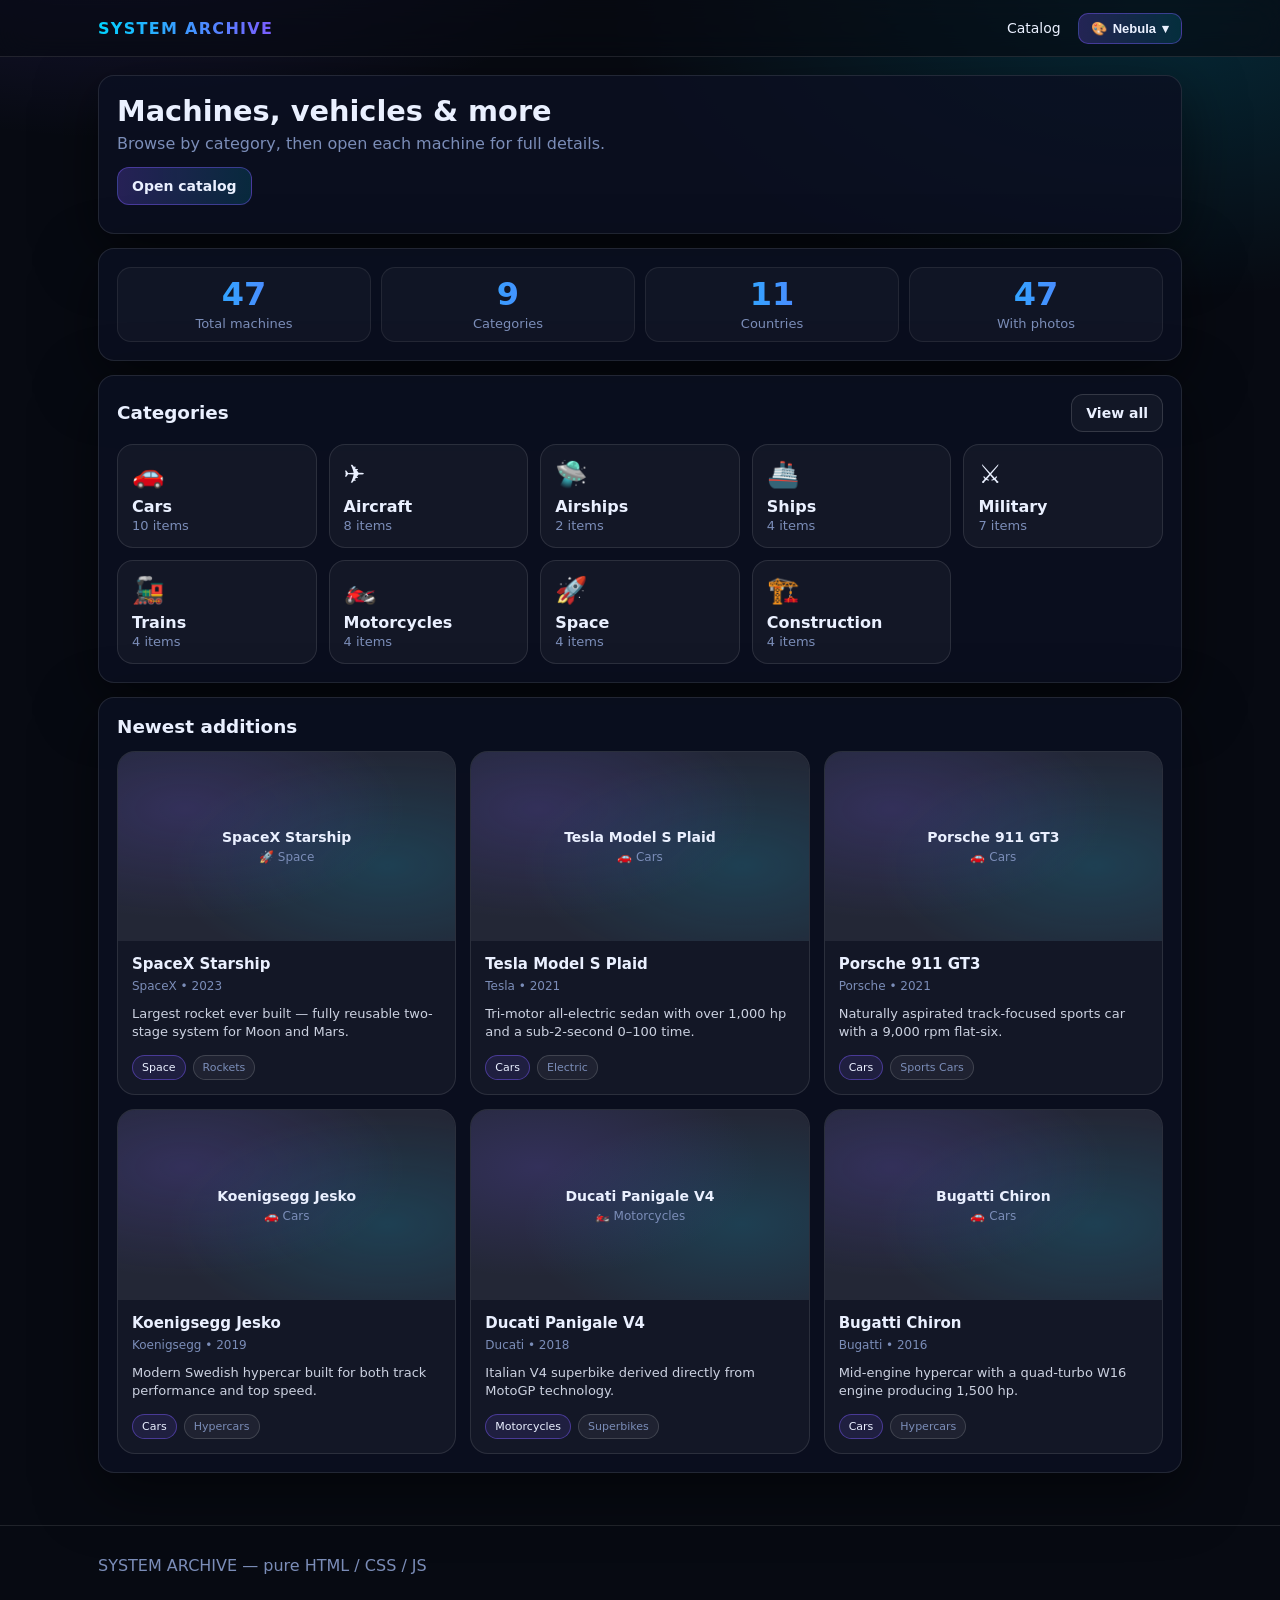
==== commit 9d443233: "feat: rebuild SYSTEM-ARCHIVE as multi-page site" ====
--- a/index.html
+++ b/index.html
@@ -5,6 +5,13 @@
   <meta name="viewport" content="width=device-width, initial-scale=1" />
   <title>SYSTEM ARCHIVE</title>
   <link rel="stylesheet" href="./css/styles.css" />
+  <script>
+    /* Apply theme before first paint to avoid flash */
+    (function(){
+      const t = localStorage.getItem("sa_theme") || "nebula";
+      document.documentElement.setAttribute("data-theme", t);
+    })();
+  </script>
 </head>
 <body>
 
@@ -13,6 +20,12 @@
       <a class="brand" href="./index.html">SYSTEM ARCHIVE</a>
       <nav class="nav">
         <a href="./catalog.html">Catalog</a>
+        <div class="theme-switcher">
+          <button class="theme-btn" aria-label="Switch theme">
+            🎨 <span>Nebula</span> ▾
+          </button>
+          <div class="theme-dropdown"></div>
+        </div>
       </nav>
     </div>
   </header>
--- a/css/styles.css
+++ b/css/styles.css
@@ -1,28 +1,391 @@
-:root {
-  --bg:     #070A12;
-  --panel:  #0B1022;
-  --text:   #EAF0FF;
-  --muted:  #7B8DB8;
-  --line:   rgba(255,255,255,.10);
-  --accent: #7C5CFF;
-  --accent2:#00D4FF;
-  --danger: #ffb4b4;
-  --shadow: 0 18px 60px rgba(0,0,0,.5);
-  --r:      16px;
-  --max:    1120px;
-  --t:      .14s ease;
-}
-
+/* ══════════════════════════════════════════
+   SYSTEM ARCHIVE — styles.css
+   ══════════════════════════════════════════ */
+
+:root { --r: 16px; --max: 1120px; --t: .14s ease }
+
+/* ════════════════════════════════════════════
+   DARK 1 — Nebula (default)
+════════════════════════════════════════════ */
+:root, [data-theme="nebula"] {
+  color-scheme: dark;
+  --bg:           #070A12;
+  --glow1:        rgba(124,92,255,.22);
+  --glow2:        rgba(0,212,255,.16);
+  --surface:      rgba(11,16,34,.85);
+  --surface2:     rgba(255,255,255,.04);
+  --border:       rgba(255,255,255,.10);
+  --text:         #EAF0FF;
+  --muted:        #7B8DB8;
+  --accent:       #7C5CFF;
+  --accent2:      #00D4FF;
+  --danger:       #ffb4b4;
+  --shadow:       0 18px 60px rgba(0,0,0,.50);
+  --top-bg:       rgba(7,10,18,.65);
+  --foot-bg:      rgba(7,10,18,.35);
+  --input-bg:     rgba(255,255,255,.05);
+  --card-bg:      rgba(255,255,255,.04);
+  --card-hborder: rgba(0,212,255,.40);
+  --card-hglow:   rgba(0,212,255,.08);
+  --stat-bg:      rgba(255,255,255,.03);
+  --stat-border:  rgba(255,255,255,.08);
+  --cat-bg:       rgba(255,255,255,.04);
+  --cat-hbg:      rgba(124,92,255,.08);
+  --cat-hborder:  rgba(124,92,255,.55);
+  --chip-bg:      rgba(124,92,255,.12);
+  --chip-border:  rgba(124,92,255,.45);
+  --chip2-bg:     rgba(255,255,255,.05);
+  --chip2-border: rgba(255,255,255,.15);
+  --ph-g1:        rgba(124,92,255,.18);
+  --ph-g2:        rgba(0,212,255,.14);
+  --ph-base:      rgba(255,255,255,.03);
+  --spec-th:      rgba(255,255,255,.03);
+  --spec-border:  rgba(255,255,255,.10);
+  --link-color:   rgba(0,212,255,.92);
+  --thumb-border: rgba(255,255,255,.14);
+  --thumb-active: rgba(0,212,255,.60);
+  --nores-border: rgba(255,255,255,.16);
+  --opt-bg:       #0E1632;
+  --btn-bg:       linear-gradient(90deg,rgba(124,92,255,.25),rgba(0,212,255,.14));
+  --btn-border:   rgba(124,92,255,.42);
+  --btn-hborder:  rgba(124,92,255,.72);
+  --btn2-bg:      rgba(255,255,255,.04);
+  --btn2-border:  rgba(255,255,255,.14);
+  --btn2-hbg:     rgba(255,255,255,.06);
+  --btn2-hborder: rgba(255,255,255,.22);
+  --brand-from:   #00D4FF;
+  --brand-to:     #7C5CFF;
+  --num-from:     #00D4FF;
+  --num-to:       #7C5CFF;
+  --gallery-bg:   rgba(255,255,255,.03);
+  --thumb-bg:     rgba(255,255,255,.02);
+  --nav-hbg:      rgba(255,255,255,.05);
+  --nav-hborder:  rgba(255,255,255,.10);
+}
+
+/* ════════════════════════════════════════════
+   DARK 2 — Carbon (terminal green)
+════════════════════════════════════════════ */
+[data-theme="carbon"] {
+  color-scheme: dark;
+  --bg:           #080808;
+  --glow1:        rgba(0,255,136,.15);
+  --glow2:        rgba(0,204,255,.10);
+  --surface:      rgba(12,18,14,.92);
+  --surface2:     rgba(0,255,136,.03);
+  --border:       rgba(0,255,136,.14);
+  --text:         #E0FFE8;
+  --muted:        #4A8060;
+  --accent:       #00FF88;
+  --accent2:      #00CCFF;
+  --danger:       #ff8080;
+  --shadow:       0 18px 60px rgba(0,0,0,.70);
+  --top-bg:       rgba(5,10,7,.82);
+  --foot-bg:      rgba(5,10,7,.55);
+  --input-bg:     rgba(0,255,136,.04);
+  --card-bg:      rgba(0,255,136,.03);
+  --card-hborder: rgba(0,255,136,.45);
+  --card-hglow:   rgba(0,255,136,.06);
+  --stat-bg:      rgba(0,255,136,.03);
+  --stat-border:  rgba(0,255,136,.10);
+  --cat-bg:       rgba(0,255,136,.03);
+  --cat-hbg:      rgba(0,255,136,.07);
+  --cat-hborder:  rgba(0,255,136,.50);
+  --chip-bg:      rgba(0,255,136,.10);
+  --chip-border:  rgba(0,255,136,.40);
+  --chip2-bg:     rgba(0,255,136,.04);
+  --chip2-border: rgba(0,255,136,.15);
+  --ph-g1:        rgba(0,255,136,.15);
+  --ph-g2:        rgba(0,204,255,.10);
+  --ph-base:      rgba(0,255,136,.02);
+  --spec-th:      rgba(0,255,136,.04);
+  --spec-border:  rgba(0,255,136,.12);
+  --link-color:   rgba(0,255,136,.90);
+  --thumb-border: rgba(0,255,136,.20);
+  --thumb-active: rgba(0,255,136,.70);
+  --nores-border: rgba(0,255,136,.15);
+  --opt-bg:       #0A120C;
+  --btn-bg:       linear-gradient(90deg,rgba(0,255,136,.20),rgba(0,204,255,.12));
+  --btn-border:   rgba(0,255,136,.40);
+  --btn-hborder:  rgba(0,255,136,.70);
+  --btn2-bg:      rgba(0,255,136,.04);
+  --btn2-border:  rgba(0,255,136,.14);
+  --btn2-hbg:     rgba(0,255,136,.07);
+  --btn2-hborder: rgba(0,255,136,.25);
+  --brand-from:   #00FF88;
+  --brand-to:     #00CCFF;
+  --num-from:     #00FF88;
+  --num-to:       #00CCFF;
+  --gallery-bg:   rgba(0,255,136,.02);
+  --thumb-bg:     rgba(0,255,136,.02);
+  --nav-hbg:      rgba(0,255,136,.05);
+  --nav-hborder:  rgba(0,255,136,.14);
+}
+
+/* ════════════════════════════════════════════
+   DARK 3 — Crimson (red / orange)
+════════════════════════════════════════════ */
+[data-theme="crimson"] {
+  color-scheme: dark;
+  --bg:           #0C0608;
+  --glow1:        rgba(255,60,90,.18);
+  --glow2:        rgba(255,140,50,.12);
+  --surface:      rgba(22,10,14,.90);
+  --surface2:     rgba(255,60,90,.03);
+  --border:       rgba(255,60,90,.14);
+  --text:         #FFF0F2;
+  --muted:        #9A6070;
+  --accent:       #FF3C5A;
+  --accent2:      #FF8C32;
+  --danger:       #ffb4b4;
+  --shadow:       0 18px 60px rgba(0,0,0,.65);
+  --top-bg:       rgba(10,5,7,.78);
+  --foot-bg:      rgba(10,5,7,.48);
+  --input-bg:     rgba(255,60,90,.04);
+  --card-bg:      rgba(255,60,90,.03);
+  --card-hborder: rgba(255,140,50,.45);
+  --card-hglow:   rgba(255,60,90,.06);
+  --stat-bg:      rgba(255,60,90,.03);
+  --stat-border:  rgba(255,60,90,.10);
+  --cat-bg:       rgba(255,60,90,.03);
+  --cat-hbg:      rgba(255,60,90,.07);
+  --cat-hborder:  rgba(255,60,90,.50);
+  --chip-bg:      rgba(255,60,90,.10);
+  --chip-border:  rgba(255,60,90,.40);
+  --chip2-bg:     rgba(255,60,90,.04);
+  --chip2-border: rgba(255,60,90,.15);
+  --ph-g1:        rgba(255,60,90,.16);
+  --ph-g2:        rgba(255,140,50,.12);
+  --ph-base:      rgba(255,60,90,.02);
+  --spec-th:      rgba(255,60,90,.04);
+  --spec-border:  rgba(255,60,90,.12);
+  --link-color:   rgba(255,140,50,.92);
+  --thumb-border: rgba(255,60,90,.20);
+  --thumb-active: rgba(255,140,50,.70);
+  --nores-border: rgba(255,60,90,.16);
+  --opt-bg:       #18080E;
+  --btn-bg:       linear-gradient(90deg,rgba(255,60,90,.22),rgba(255,140,50,.14));
+  --btn-border:   rgba(255,60,90,.42);
+  --btn-hborder:  rgba(255,60,90,.72);
+  --btn2-bg:      rgba(255,60,90,.04);
+  --btn2-border:  rgba(255,60,90,.14);
+  --btn2-hbg:     rgba(255,60,90,.07);
+  --btn2-hborder: rgba(255,60,90,.25);
+  --brand-from:   #FF8C32;
+  --brand-to:     #FF3C5A;
+  --num-from:     #FF8C32;
+  --num-to:       #FF3C5A;
+  --gallery-bg:   rgba(255,60,90,.02);
+  --thumb-bg:     rgba(255,60,90,.02);
+  --nav-hbg:      rgba(255,60,90,.05);
+  --nav-hborder:  rgba(255,60,90,.14);
+}
+
+/* ════════════════════════════════════════════
+   LIGHT 1 — Arctic (clean blue)
+════════════════════════════════════════════ */
+[data-theme="arctic"] {
+  color-scheme: light;
+  --bg:           #EEF2FA;
+  --glow1:        rgba(75,94,255,.10);
+  --glow2:        rgba(0,153,204,.07);
+  --surface:      rgba(255,255,255,.95);
+  --surface2:     rgba(75,94,255,.05);
+  --border:       rgba(0,30,120,.10);
+  --text:         #1A2140;
+  --muted:        #6677AA;
+  --accent:       #4B5EFF;
+  --accent2:      #0099CC;
+  --danger:       #cc2233;
+  --shadow:       0 8px 40px rgba(0,30,100,.10);
+  --top-bg:       rgba(238,242,250,.92);
+  --foot-bg:      rgba(225,232,248,.90);
+  --input-bg:     rgba(255,255,255,.92);
+  --card-bg:      rgba(255,255,255,.85);
+  --card-hborder: rgba(0,153,204,.45);
+  --card-hglow:   rgba(75,94,255,.06);
+  --stat-bg:      rgba(75,94,255,.05);
+  --stat-border:  rgba(75,94,255,.14);
+  --cat-bg:       rgba(255,255,255,.80);
+  --cat-hbg:      rgba(75,94,255,.07);
+  --cat-hborder:  rgba(75,94,255,.50);
+  --chip-bg:      rgba(75,94,255,.10);
+  --chip-border:  rgba(75,94,255,.35);
+  --chip2-bg:     rgba(0,0,0,.05);
+  --chip2-border: rgba(0,0,0,.12);
+  --ph-g1:        rgba(75,94,255,.12);
+  --ph-g2:        rgba(0,153,204,.09);
+  --ph-base:      rgba(75,94,255,.05);
+  --spec-th:      rgba(75,94,255,.06);
+  --spec-border:  rgba(0,30,120,.10);
+  --link-color:   rgba(0,100,200,.90);
+  --thumb-border: rgba(0,30,100,.15);
+  --thumb-active: rgba(0,153,204,.60);
+  --nores-border: rgba(0,30,100,.15);
+  --opt-bg:       #FFFFFF;
+  --btn-bg:       linear-gradient(90deg,rgba(75,94,255,.18),rgba(0,153,204,.12));
+  --btn-border:   rgba(75,94,255,.45);
+  --btn-hborder:  rgba(75,94,255,.75);
+  --btn2-bg:      rgba(0,0,0,.04);
+  --btn2-border:  rgba(0,0,0,.12);
+  --btn2-hbg:     rgba(0,0,0,.07);
+  --btn2-hborder: rgba(0,0,0,.20);
+  --brand-from:   #0099CC;
+  --brand-to:     #4B5EFF;
+  --num-from:     #0099CC;
+  --num-to:       #4B5EFF;
+  --gallery-bg:   rgba(75,94,255,.04);
+  --thumb-bg:     rgba(75,94,255,.03);
+  --nav-hbg:      rgba(0,0,0,.05);
+  --nav-hborder:  rgba(0,30,120,.12);
+}
+
+/* ════════════════════════════════════════════
+   LIGHT 2 — Parchment (warm vintage)
+════════════════════════════════════════════ */
+[data-theme="parchment"] {
+  color-scheme: light;
+  --bg:           #F5F0E4;
+  --glow1:        rgba(180,100,40,.10);
+  --glow2:        rgba(210,160,20,.08);
+  --surface:      rgba(255,252,242,.96);
+  --surface2:     rgba(176,90,43,.04);
+  --border:       rgba(100,60,20,.12);
+  --text:         #2C1E10;
+  --muted:        #8B7050;
+  --accent:       #B05A2B;
+  --accent2:      #C8960A;
+  --danger:       #bb2222;
+  --shadow:       0 8px 40px rgba(80,40,10,.13);
+  --top-bg:       rgba(245,240,228,.93);
+  --foot-bg:      rgba(235,228,210,.90);
+  --input-bg:     rgba(255,252,242,.94);
+  --card-bg:      rgba(255,252,242,.85);
+  --card-hborder: rgba(200,150,10,.45);
+  --card-hglow:   rgba(176,90,43,.05);
+  --stat-bg:      rgba(176,90,43,.05);
+  --stat-border:  rgba(176,90,43,.14);
+  --cat-bg:       rgba(255,252,242,.80);
+  --cat-hbg:      rgba(176,90,43,.07);
+  --cat-hborder:  rgba(176,90,43,.50);
+  --chip-bg:      rgba(176,90,43,.10);
+  --chip-border:  rgba(176,90,43,.35);
+  --chip2-bg:     rgba(100,60,20,.05);
+  --chip2-border: rgba(100,60,20,.14);
+  --ph-g1:        rgba(176,90,43,.14);
+  --ph-g2:        rgba(210,160,20,.10);
+  --ph-base:      rgba(176,90,43,.04);
+  --spec-th:      rgba(176,90,43,.05);
+  --spec-border:  rgba(100,60,20,.12);
+  --link-color:   rgba(140,80,15,.90);
+  --thumb-border: rgba(100,60,20,.18);
+  --thumb-active: rgba(200,150,10,.65);
+  --nores-border: rgba(100,60,20,.16);
+  --opt-bg:       #FFFCF2;
+  --btn-bg:       linear-gradient(90deg,rgba(176,90,43,.18),rgba(210,160,20,.12));
+  --btn-border:   rgba(176,90,43,.42);
+  --btn-hborder:  rgba(176,90,43,.72);
+  --btn2-bg:      rgba(100,60,20,.04);
+  --btn2-border:  rgba(100,60,20,.14);
+  --btn2-hbg:     rgba(100,60,20,.07);
+  --btn2-hborder: rgba(100,60,20,.22);
+  --brand-from:   #C8960A;
+  --brand-to:     #B05A2B;
+  --num-from:     #C8960A;
+  --num-to:       #B05A2B;
+  --gallery-bg:   rgba(176,90,43,.03);
+  --thumb-bg:     rgba(176,90,43,.02);
+  --nav-hbg:      rgba(100,60,20,.05);
+  --nav-hborder:  rgba(100,60,20,.12);
+}
+
+/* ════════════════════════════════════════════
+   LIGHT 3 — Forest (green)
+════════════════════════════════════════════ */
+[data-theme="forest"] {
+  color-scheme: light;
+  --bg:           #EBF3EE;
+  --glow1:        rgba(30,120,70,.10);
+  --glow2:        rgba(45,180,100,.07);
+  --surface:      rgba(255,255,255,.95);
+  --surface2:     rgba(29,122,72,.04);
+  --border:       rgba(20,80,45,.12);
+  --text:         #1A2E1E;
+  --muted:        #527A5C;
+  --accent:       #1D7A48;
+  --accent2:      #2BAD6A;
+  --danger:       #bb2222;
+  --shadow:       0 8px 40px rgba(10,60,25,.11);
+  --top-bg:       rgba(235,243,238,.92);
+  --foot-bg:      rgba(220,235,224,.90);
+  --input-bg:     rgba(255,255,255,.92);
+  --card-bg:      rgba(255,255,255,.85);
+  --card-hborder: rgba(43,173,106,.45);
+  --card-hglow:   rgba(29,122,72,.06);
+  --stat-bg:      rgba(29,122,72,.05);
+  --stat-border:  rgba(29,122,72,.14);
+  --cat-bg:       rgba(255,255,255,.80);
+  --cat-hbg:      rgba(29,122,72,.07);
+  --cat-hborder:  rgba(29,122,72,.50);
+  --chip-bg:      rgba(29,122,72,.10);
+  --chip-border:  rgba(29,122,72,.35);
+  --chip2-bg:     rgba(20,80,45,.05);
+  --chip2-border: rgba(20,80,45,.14);
+  --ph-g1:        rgba(29,122,72,.14);
+  --ph-g2:        rgba(43,173,106,.10);
+  --ph-base:      rgba(29,122,72,.04);
+  --spec-th:      rgba(29,122,72,.06);
+  --spec-border:  rgba(20,80,45,.12);
+  --link-color:   rgba(20,130,75,.92);
+  --thumb-border: rgba(20,80,45,.18);
+  --thumb-active: rgba(43,173,106,.65);
+  --nores-border: rgba(20,80,45,.16);
+  --opt-bg:       #FFFFFF;
+  --btn-bg:       linear-gradient(90deg,rgba(29,122,72,.18),rgba(43,173,106,.12));
+  --btn-border:   rgba(29,122,72,.42);
+  --btn-hborder:  rgba(29,122,72,.72);
+  --btn2-bg:      rgba(20,80,45,.04);
+  --btn2-border:  rgba(20,80,45,.14);
+  --btn2-hbg:     rgba(20,80,45,.07);
+  --btn2-hborder: rgba(20,80,45,.22);
+  --brand-from:   #2BAD6A;
+  --brand-to:     #1D7A48;
+  --num-from:     #2BAD6A;
+  --num-to:       #1D7A48;
+  --gallery-bg:   rgba(29,122,72,.03);
+  --thumb-bg:     rgba(29,122,72,.02);
+  --nav-hbg:      rgba(20,80,45,.05);
+  --nav-hborder:  rgba(20,80,45,.12);
+}
+
+/* ════════════════════════════════════════════
+   SMOOTH TRANSITION
+════════════════════════════════════════════ */
+.theme-transitioning *,
+.theme-transitioning *::before,
+.theme-transitioning *::after {
+  transition:
+    background-color .3s ease,
+    border-color .3s ease,
+    color .3s ease,
+    box-shadow .3s ease !important;
+}
+
+/* ════════════════════════════════════════════
+   RESET & BASE
+════════════════════════════════════════════ */
 *, *::before, *::after { box-sizing: border-box }
 html, body { margin: 0; padding: 0 }
+
 body {
   font-family: ui-sans-serif, system-ui, -apple-system, "Segoe UI", Roboto, Arial, sans-serif;
   color: var(--text);
   background:
-    radial-gradient(900px 500px at 10% -10%, rgba(124,92,255,.22), transparent 60%),
-    radial-gradient(900px 500px at 90%   0%, rgba(0,212,255,.16),  transparent 60%),
+    radial-gradient(900px 500px at 10% -10%, var(--glow1), transparent 60%),
+    radial-gradient(900px 500px at 90%   0%, var(--glow2), transparent 60%),
     var(--bg);
   min-height: 100vh;
+  transition: background .3s ease;
 }
 
 a   { color: inherit; text-decoration: none }
@@ -35,21 +398,23 @@
 
 /* ── Panel ── */
 .panel {
-  background: rgba(11,16,34,.72);
-  border: 1px solid var(--line);
+  background: var(--surface);
+  border: 1px solid var(--border);
   border-radius: var(--r);
   box-shadow: var(--shadow);
   padding: 18px;
   margin-bottom: 14px;
 }
 
-/* ── Top bar ── */
+/* ════════════════════════════════════════════
+   TOP BAR
+════════════════════════════════════════════ */
 .top {
-  position: sticky; top: 0; z-index: 50;
-  backdrop-filter: blur(14px);
-  -webkit-backdrop-filter: blur(14px);
-  background: rgba(7,10,18,.65);
-  border-bottom: 1px solid var(--line);
+  position: sticky; top: 0; z-index: 100;
+  backdrop-filter: blur(16px);
+  -webkit-backdrop-filter: blur(16px);
+  background: var(--top-bg);
+  border-bottom: 1px solid var(--border);
 }
 .top__inner {
   display: flex; align-items: center;
@@ -58,133 +423,219 @@
 }
 .brand {
   font-weight: 900; letter-spacing: 1.3px; text-transform: uppercase;
-  background: linear-gradient(90deg, var(--accent2), var(--accent));
+  background: linear-gradient(90deg, var(--brand-from), var(--brand-to));
   -webkit-background-clip: text;
   -webkit-text-fill-color: transparent;
   background-clip: text;
-}
-.nav { display: flex; gap: 8px; flex-wrap: wrap }
+  flex-shrink: 0;
+}
+.nav { display: flex; gap: 6px; flex-wrap: wrap; align-items: center }
 .nav a {
-  padding: 8px 10px; border-radius: 12px;
-  border: 1px solid transparent;
+  padding: 7px 10px; border-radius: 10px;
+  border: 1px solid transparent; font-size: 14px;
   transition: border-color var(--t), background var(--t);
 }
 .nav a:hover,
 .nav a[aria-current="page"] {
-  border-color: var(--line);
-  background: rgba(255,255,255,.05);
-}
-
-/* ── Typography ── */
+  border-color: var(--nav-hborder);
+  background: var(--nav-hbg);
+}
+
+/* ════════════════════════════════════════════
+   THEME SWITCHER
+════════════════════════════════════════════ */
+.theme-switcher {
+  position: relative;
+}
+.theme-btn {
+  display: flex; align-items: center; gap: 6px;
+  padding: 7px 12px; border-radius: 10px;
+  border: 1px solid var(--btn-border);
+  background: var(--btn-bg);
+  color: var(--text); font-size: 13px; font-weight: 600;
+  cursor: pointer; white-space: nowrap;
+  transition: border-color var(--t), background var(--t);
+}
+.theme-btn:hover { border-color: var(--btn-hborder) }
+.theme-btn svg { flex-shrink: 0 }
+
+.theme-dropdown {
+  display: none;
+  position: absolute; top: calc(100% + 8px); right: 0;
+  width: 230px;
+  background: var(--surface);
+  border: 1px solid var(--border);
+  border-radius: 14px;
+  box-shadow: var(--shadow);
+  padding: 8px;
+  z-index: 200;
+}
+.theme-dropdown.open { display: block }
+
+.theme-group-label {
+  font-size: 11px; font-weight: 700; text-transform: uppercase;
+  letter-spacing: .08em; color: var(--muted);
+  padding: 6px 8px 4px 8px;
+}
+
+.theme-option {
+  display: flex; align-items: center; gap: 10px;
+  padding: 9px 10px; border-radius: 10px;
+  cursor: pointer; font-size: 13px;
+  transition: background var(--t);
+}
+.theme-option:hover { background: var(--surface2) }
+.theme-option.active { background: var(--surface2) }
+.theme-option.active::after {
+  content: "✓";
+  margin-left: auto;
+  color: var(--accent2);
+  font-weight: 700;
+}
+
+.theme-swatch {
+  width: 22px; height: 22px; border-radius: 50%;
+  border: 2px solid var(--border);
+  flex-shrink: 0;
+}
+.swatch-nebula    { background: linear-gradient(135deg, #7C5CFF, #00D4FF) }
+.swatch-carbon    { background: linear-gradient(135deg, #00FF88, #00CCFF) }
+.swatch-crimson   { background: linear-gradient(135deg, #FF3C5A, #FF8C32) }
+.swatch-arctic    { background: linear-gradient(135deg, #4B5EFF, #0099CC) }
+.swatch-parchment { background: linear-gradient(135deg, #B05A2B, #C8960A) }
+.swatch-forest    { background: linear-gradient(135deg, #1D7A48, #2BAD6A) }
+
+/* ════════════════════════════════════════════
+   TYPOGRAPHY
+════════════════════════════════════════════ */
 h1 { font-size: 1.8rem; margin: 0 0 6px 0 }
 h2 { font-size: 1.15rem; margin: 16px 0 10px 0 }
 
-/* ── Buttons ── */
+/* ════════════════════════════════════════════
+   BUTTONS
+════════════════════════════════════════════ */
 .btn {
   display: inline-flex; align-items: center; justify-content: center; gap: 8px;
   padding: 10px 14px; border-radius: 12px;
-  border: 1px solid rgba(124,92,255,.42);
-  background: linear-gradient(90deg, rgba(124,92,255,.25), rgba(0,212,255,.14));
+  border: 1px solid var(--btn-border);
+  background: var(--btn-bg);
+  color: var(--text);
   font-size: 14px; font-weight: 650;
-  transition: transform var(--t), border-color var(--t), background var(--t);
+  cursor: pointer;
+  transition: transform var(--t), border-color var(--t);
   white-space: nowrap;
 }
-.btn:hover { transform: translateY(-1px); border-color: rgba(124,92,255,.72) }
+.btn:hover { transform: translateY(-1px); border-color: var(--btn-hborder) }
 .btn:active { transform: translateY(0) }
 .btn--ghost {
-  border-color: rgba(255,255,255,.14);
-  background: rgba(255,255,255,.04);
-}
-.btn--ghost:hover { border-color: rgba(255,255,255,.22); background: rgba(255,255,255,.06) }
-
-/* ── Hero ── */
+  border-color: var(--btn2-border);
+  background: var(--btn2-bg);
+}
+.btn--ghost:hover {
+  border-color: var(--btn2-hborder);
+  background: var(--btn2-hbg);
+}
+
+/* ════════════════════════════════════════════
+   HERO
+════════════════════════════════════════════ */
 .hero p { margin: 0; color: var(--muted) }
 .hero__actions { margin-top: 14px; display: flex; gap: 10px; flex-wrap: wrap }
 
-/* ── Stats ── */
+/* ════════════════════════════════════════════
+   STATS BAR
+════════════════════════════════════════════ */
 .statsbar { display: flex; gap: 10px; flex-wrap: wrap }
 .stat {
   flex: 1; min-width: 150px;
   padding: 10px; border-radius: 14px;
-  border: 1px solid rgba(255,255,255,.08);
-  background: rgba(255,255,255,.03);
+  border: 1px solid var(--stat-border);
+  background: var(--stat-bg);
   text-align: center;
 }
 .stat__num {
   font-size: 2rem; font-weight: 900; line-height: 1.05;
-  background: linear-gradient(90deg, var(--accent2), var(--accent));
+  background: linear-gradient(90deg, var(--num-from), var(--num-to));
   -webkit-background-clip: text;
   -webkit-text-fill-color: transparent;
   background-clip: text;
 }
 .stat__label { margin-top: 4px; color: var(--muted); font-size: 13px }
 
-/* ── Category grid ── */
+/* ════════════════════════════════════════════
+   CATEGORY GRID
+════════════════════════════════════════════ */
 .catgrid {
   display: grid;
   grid-template-columns: repeat(5, minmax(0,1fr));
-  gap: 12px;
-  margin-top: 12px;
+  gap: 12px; margin-top: 12px;
 }
 .cat {
-  border: 1px solid var(--line); border-radius: 16px;
-  padding: 14px; background: rgba(255,255,255,.04);
+  border: 1px solid var(--border); border-radius: 16px;
+  padding: 14px; background: var(--cat-bg);
   transition: transform var(--t), border-color var(--t), background var(--t);
 }
 .cat:hover {
   transform: translateY(-2px);
-  border-color: rgba(124,92,255,.55);
-  background: rgba(124,92,255,.08);
+  border-color: var(--cat-hborder);
+  background: var(--cat-hbg);
 }
 .cat__emoji { font-size: 26px }
 .cat__title { font-weight: 800; margin-top: 8px }
 .cat__count { color: var(--muted); font-size: 13px; margin-top: 2px }
 
-/* ── Filters ── */
+/* ════════════════════════════════════════════
+   FILTERS
+════════════════════════════════════════════ */
 .filters {
   display: grid;
   grid-template-columns: 2fr 1fr 1fr 1fr;
-  gap: 10px;
-  margin-top: 12px;
+  gap: 10px; margin-top: 12px;
 }
 .input {
   width: 100%; padding: 11px 12px;
-  border-radius: 12px; border: 1px solid var(--line);
-  background: rgba(255,255,255,.05);
+  border-radius: 12px; border: 1px solid var(--border);
+  background: var(--input-bg);
   color: var(--text); outline: none; appearance: none;
   transition: border-color var(--t);
-  color-scheme: dark;
-}
-.input:focus { border-color: rgba(124,92,255,.65) }
-option { background: #0E1632; color: var(--text) }
+  font-size: 14px;
+}
+.input:focus { border-color: var(--accent) }
+option { background: var(--opt-bg); color: var(--text) }
 .toggles { margin-top: 10px; display: flex; gap: 12px; flex-wrap: wrap }
-.toggle { display: flex; gap: 8px; align-items: center; color: var(--muted); font-size: 13px }
+.toggle {
+  display: flex; gap: 8px; align-items: center;
+  color: var(--muted); font-size: 13px; cursor: pointer;
+}
 .toggle input { accent-color: var(--accent) }
 
-/* ── Grid ── */
+/* ════════════════════════════════════════════
+   CARD GRID
+════════════════════════════════════════════ */
 .grid {
   display: grid;
   grid-template-columns: repeat(3, minmax(0,1fr));
-  gap: 14px;
-  margin-top: 14px;
-}
-
-/* ── Card ── */
+  gap: 14px; margin-top: 14px;
+}
+
+/* ════════════════════════════════════════════
+   CARD
+════════════════════════════════════════════ */
 .card {
-  border: 1px solid var(--line); border-radius: 18px;
-  overflow: hidden; background: rgba(255,255,255,.04);
+  border: 1px solid var(--border); border-radius: 18px;
+  overflow: hidden; background: var(--card-bg);
   display: flex; flex-direction: column;
   transition: transform var(--t), border-color var(--t), box-shadow var(--t);
 }
 .card:hover {
   transform: translateY(-2px);
-  border-color: rgba(0,212,255,.40);
-  box-shadow: 0 10px 40px rgba(0,212,255,.08);
+  border-color: var(--card-hborder);
+  box-shadow: 0 10px 40px var(--card-hglow);
 }
 .card__media {
   position: relative; width: 100%;
   aspect-ratio: 16 / 9;
-  background: rgba(255,255,255,.03);
+  background: var(--surface2);
   overflow: hidden;
 }
 .card__media img {
@@ -193,51 +644,62 @@
   transform: scale(1.02);
   transition: transform .25s ease;
 }
-.card:hover .card__media img { transform: scale(1.06) }
+.card:hover .card__media img { transform: scale(1.07) }
 .card__body {
   padding: 14px;
   display: flex; flex-direction: column; gap: 4px; flex: 1;
 }
 .card__title { font-weight: 900; font-size: 15px }
 .card__meta  { color: var(--muted); font-size: 12px; margin-top: 2px }
-.card__desc  { margin-top: 8px; color: rgba(234,240,255,.86); font-size: 13px; line-height: 1.38; flex: 1 }
-
-/* ── Placeholder ── */
+.card__desc  {
+  margin-top: 8px; color: var(--text);
+  opacity: .86; font-size: 13px; line-height: 1.38; flex: 1;
+}
+
+/* ════════════════════════════════════════════
+   PLACEHOLDER
+════════════════════════════════════════════ */
 .placeholder {
   width: 100%; height: 100%;
   display: flex; align-items: center; justify-content: center;
   text-align: center; padding: 16px;
   background:
-    radial-gradient(400px 200px at 20% 30%, rgba(124,92,255,.18), transparent 55%),
-    radial-gradient(400px 200px at 80% 60%, rgba(0,212,255,.14),  transparent 55%),
-    rgba(255,255,255,.03);
+    radial-gradient(400px 200px at 20% 30%, var(--ph-g1), transparent 55%),
+    radial-gradient(400px 200px at 80% 60%, var(--ph-g2), transparent 55%),
+    var(--ph-base);
 }
 .placeholder__name { font-weight: 900; font-size: 14px }
 .placeholder__sub  { margin-top: 5px; color: var(--muted); font-size: 12px }
 
-/* ── Chips ── */
+/* ════════════════════════════════════════════
+   CHIPS
+════════════════════════════════════════════ */
 .chiprow { display: flex; gap: 7px; flex-wrap: wrap; margin-top: 10px }
 .chip {
   font-size: 11px; padding: 5px 9px; border-radius: 999px;
-  border: 1px solid rgba(124,92,255,.45);
-  background: rgba(124,92,255,.12);
+  border: 1px solid var(--chip-border);
+  background: var(--chip-bg);
   text-transform: capitalize;
 }
 .chip--muted {
-  border-color: rgba(255,255,255,.15);
-  background: rgba(255,255,255,.05);
+  border-color: var(--chip2-border);
+  background: var(--chip2-bg);
   color: var(--muted);
 }
 
-/* ── No results ── */
+/* ════════════════════════════════════════════
+   NO RESULTS
+════════════════════════════════════════════ */
 .no-results {
   grid-column: 1 / -1; text-align: center;
   padding: 44px 14px;
-  border: 1px dashed rgba(255,255,255,.16);
+  border: 1px dashed var(--nores-border);
   border-radius: 16px; color: var(--muted);
 }
 
-/* ── Machine page ── */
+/* ════════════════════════════════════════════
+   MACHINE PAGE
+════════════════════════════════════════════ */
 .crumbs {
   display: flex; gap: 8px; align-items: center;
   flex-wrap: wrap; color: var(--muted); font-size: 13px;
@@ -249,22 +711,20 @@
 .machine {
   display: grid;
   grid-template-columns: 1fr 1.2fr;
-  gap: 18px;
-  align-items: start;
-}
-
-/* ── Gallery ── */
+  gap: 18px; align-items: start;
+}
+
+/* ════════════════════════════════════════════
+   GALLERY
+════════════════════════════════════════════ */
 .gallery {
-  border: 1px solid var(--line);
-  border-radius: 16px;
-  overflow: hidden;
-  background: rgba(255,255,255,.03);
+  border: 1px solid var(--border);
+  border-radius: 16px; overflow: hidden;
+  background: var(--gallery-bg);
 }
 .gallery__main-wrap {
-  width: 100%;
-  aspect-ratio: 16 / 10;
-  overflow: hidden;
-  background: rgba(255,255,255,.03);
+  width: 100%; aspect-ratio: 16 / 10; overflow: hidden;
+  background: var(--gallery-bg);
 }
 .gallery__main {
   width: 100%; height: 100%;
@@ -274,63 +734,72 @@
 .gallery__thumbs {
   display: flex; gap: 8px; padding: 10px;
   overflow-x: auto;
-  border-top: 1px solid rgba(255,255,255,.08);
-  background: rgba(255,255,255,.02);
+  border-top: 1px solid var(--border);
+  background: var(--thumb-bg);
 }
 .thumb {
   width: 74px; height: 54px; flex: 0 0 auto;
   object-fit: cover; border-radius: 10px;
-  border: 2px solid rgba(255,255,255,.14);
+  border: 2px solid var(--thumb-border);
   opacity: .8; cursor: pointer;
   transition: border-color var(--t), opacity var(--t);
 }
 .thumb.active,
-.thumb:hover { border-color: rgba(0,212,255,.6); opacity: 1 }
-
-/* ── Specs table ── */
+.thumb:hover { border-color: var(--thumb-active); opacity: 1 }
+
+/* ════════════════════════════════════════════
+   SPECS TABLE
+════════════════════════════════════════════ */
 .specs {
   width: 100%;
   border-collapse: separate; border-spacing: 0;
-  border: 1px solid var(--line);
+  border: 1px solid var(--spec-border);
   border-radius: 14px; overflow: hidden;
   margin-top: 6px;
 }
 .specs th, .specs td {
   padding: 10px 12px;
-  border-bottom: 1px solid rgba(255,255,255,.10);
+  border-bottom: 1px solid var(--spec-border);
   font-size: 14px; text-align: left;
 }
 .specs th {
   width: 40%; color: var(--muted);
-  background: rgba(255,255,255,.03);
+  background: var(--spec-th);
   text-transform: capitalize;
 }
 .specs tr:last-child th,
 .specs tr:last-child td { border-bottom: none }
 
-/* ── Sources ── */
+/* ════════════════════════════════════════════
+   SOURCES / LINKS
+════════════════════════════════════════════ */
 .links { margin: 0; padding-left: 18px }
 .links li { margin-top: 6px }
-.links a { color: rgba(0,212,255,.92) }
+.links a { color: var(--link-color) }
 .links a:hover { text-decoration: underline }
 
-/* ── Footer ── */
+/* ════════════════════════════════════════════
+   FOOTER
+════════════════════════════════════════════ */
 .foot {
   margin-top: 20px;
-  border-top: 1px solid var(--line);
-  background: rgba(7,10,18,.35);
+  border-top: 1px solid var(--border);
+  background: var(--foot-bg);
   padding: 12px 0;
 }
 
-/* ── Responsive ── */
+/* ════════════════════════════════════════════
+   RESPONSIVE
+════════════════════════════════════════════ */
 @media (max-width: 980px) {
-  .catgrid  { grid-template-columns: repeat(3, minmax(0,1fr)) }
-  .grid     { grid-template-columns: repeat(2, minmax(0,1fr)) }
-  .filters  { grid-template-columns: 1fr 1fr }
-  .machine  { grid-template-columns: 1fr }
+  .catgrid { grid-template-columns: repeat(3, minmax(0,1fr)) }
+  .grid    { grid-template-columns: repeat(2, minmax(0,1fr)) }
+  .filters { grid-template-columns: 1fr 1fr }
+  .machine { grid-template-columns: 1fr }
 }
 @media (max-width: 560px) {
-  .catgrid  { grid-template-columns: repeat(2, minmax(0,1fr)) }
-  .grid     { grid-template-columns: 1fr }
-  .filters  { grid-template-columns: 1fr }
-}
+  .catgrid { grid-template-columns: repeat(2, minmax(0,1fr)) }
+  .grid    { grid-template-columns: 1fr }
+  .filters { grid-template-columns: 1fr }
+  .top__inner { flex-wrap: wrap }
+}
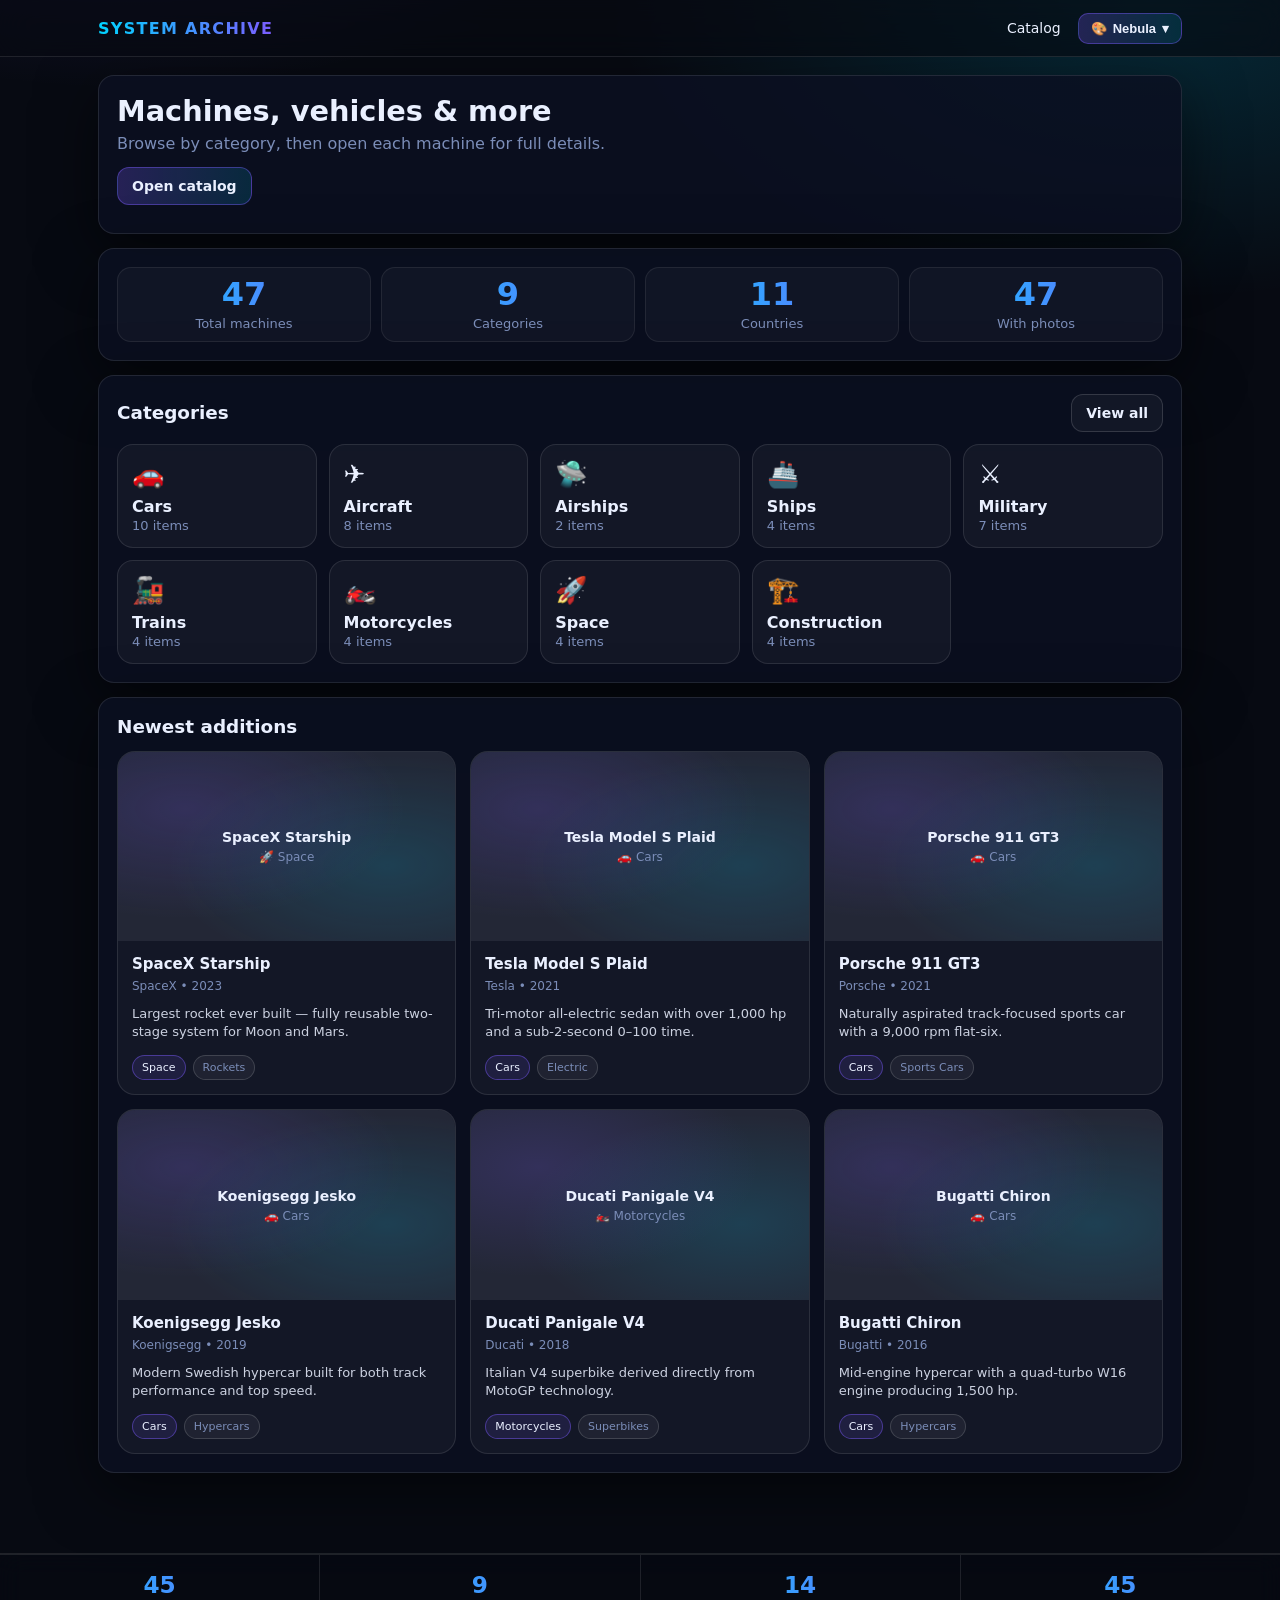
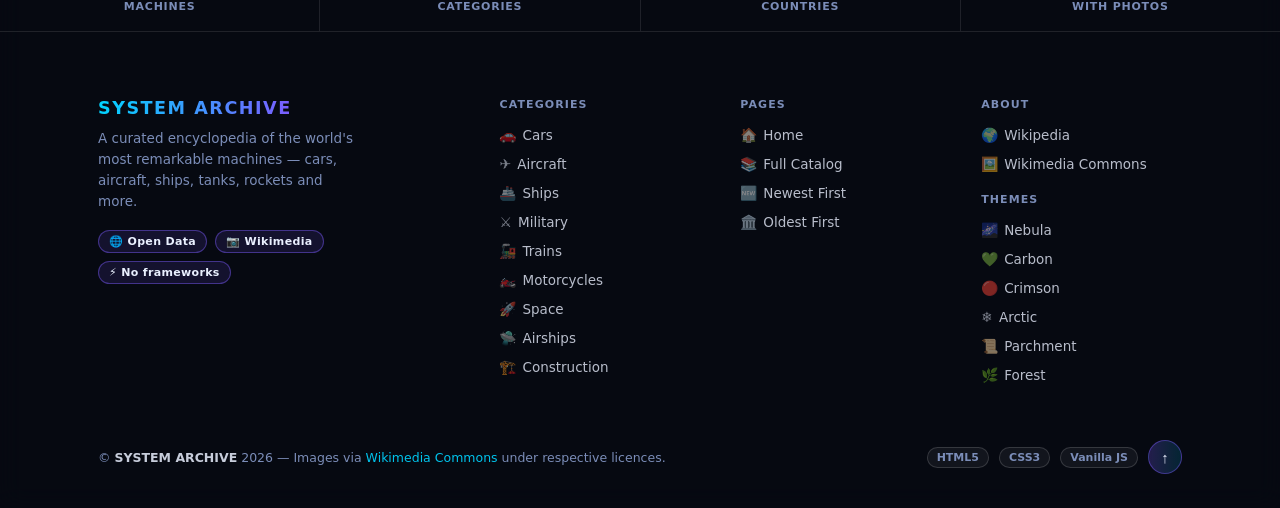
==== commit 750f2556: "feat: rebuild SYSTEM-ARCHIVE as multi-page site" ====
--- a/index.html
+++ b/index.html
@@ -60,9 +60,114 @@
     </div>
   </main>
 
-  <footer class="foot">
-    <div class="wrap muted">SYSTEM ARCHIVE — pure HTML / CSS / JS</div>
-  </footer>
+<footer class="foot">
+
+  <!-- ── Stats strip ── -->
+  <div class="foot__stats" id="footStats">
+    <div class="foot__stat">
+      <div class="foot__stat-num" id="fStat1">45</div>
+      <div class="foot__stat-label">Machines</div>
+    </div>
+    <div class="foot__stat">
+      <div class="foot__stat-num" id="fStat2">9</div>
+      <div class="foot__stat-label">Categories</div>
+    </div>
+    <div class="foot__stat">
+      <div class="foot__stat-num" id="fStat3">14</div>
+      <div class="foot__stat-label">Countries</div>
+    </div>
+    <div class="foot__stat">
+      <div class="foot__stat-num" id="fStat4">45</div>
+      <div class="foot__stat-label">With photos</div>
+    </div>
+  </div>
+
+  <div class="wrap">
+
+    <!-- ── Main grid ── -->
+    <div class="foot__main">
+
+      <!-- Brand -->
+      <div>
+        <div class="foot__brand-name">SYSTEM ARCHIVE</div>
+        <p class="foot__tagline">
+          A curated encyclopedia of the world's most remarkable machines —
+          cars, aircraft, ships, tanks, rockets and more.
+        </p>
+        <div class="foot__badges">
+          <span class="foot__badge">🌐 Open Data</span>
+          <span class="foot__badge">📷 Wikimedia</span>
+          <span class="foot__badge">⚡ No frameworks</span>
+        </div>
+      </div>
+
+      <!-- Categories -->
+      <div>
+        <div class="foot__col-title">Categories</div>
+        <ul class="foot__links">
+          <li><a href="./catalog.html?category=cars"><span class="ficon">🚗</span> Cars</a></li>
+          <li><a href="./catalog.html?category=aircraft"><span class="ficon">✈️</span> Aircraft</a></li>
+          <li><a href="./catalog.html?category=ships"><span class="ficon">🚢</span> Ships</a></li>
+          <li><a href="./catalog.html?category=military"><span class="ficon">⚔️</span> Military</a></li>
+          <li><a href="./catalog.html?category=trains"><span class="ficon">🚂</span> Trains</a></li>
+          <li><a href="./catalog.html?category=motorcycles"><span class="ficon">🏍️</span> Motorcycles</a></li>
+          <li><a href="./catalog.html?category=space"><span class="ficon">🚀</span> Space</a></li>
+          <li><a href="./catalog.html?category=airships"><span class="ficon">🛸</span> Airships</a></li>
+          <li><a href="./catalog.html?category=construction"><span class="ficon">🏗️</span> Construction</a></li>
+        </ul>
+      </div>
+
+      <!-- Pages -->
+      <div>
+        <div class="foot__col-title">Pages</div>
+        <ul class="foot__links">
+          <li><a href="./index.html"><span class="ficon">🏠</span> Home</a></li>
+          <li><a href="./catalog.html"><span class="ficon">📚</span> Full Catalog</a></li>
+          <li><a href="./catalog.html?sort=year_desc"><span class="ficon">🆕</span> Newest First</a></li>
+          <li><a href="./catalog.html?sort=year_asc"><span class="ficon">🏛️</span> Oldest First</a></li>
+        </ul>
+      </div>
+
+      <!-- About -->
+      <div>
+        <div class="foot__col-title">About</div>
+        <ul class="foot__links">
+          <li><a href="https://en.wikipedia.org" target="_blank" rel="noreferrer"><span class="ficon">🌍</span> Wikipedia</a></li>
+          <li><a href="https://commons.wikimedia.org" target="_blank" rel="noreferrer"><span class="ficon">🖼️</span> Wikimedia Commons</a></li>
+        </ul>
+        <div style="margin-top:20px">
+          <div class="foot__col-title">Themes</div>
+          <ul class="foot__links">
+            <li><a href="#" onclick="applyTheme('nebula');return false"><span class="ficon">🌌</span> Nebula</a></li>
+            <li><a href="#" onclick="applyTheme('carbon');return false"><span class="ficon">💚</span> Carbon</a></li>
+            <li><a href="#" onclick="applyTheme('crimson');return false"><span class="ficon">🔴</span> Crimson</a></li>
+            <li><a href="#" onclick="applyTheme('arctic');return false"><span class="ficon">❄️</span> Arctic</a></li>
+            <li><a href="#" onclick="applyTheme('parchment');return false"><span class="ficon">📜</span> Parchment</a></li>
+            <li><a href="#" onclick="applyTheme('forest');return false"><span class="ficon">🌿</span> Forest</a></li>
+          </ul>
+        </div>
+      </div>
+
+    </div><!-- /foot__main -->
+
+    <!-- ── Bottom bar ── -->
+    <div class="foot__bottom">
+      <div class="foot__copy">
+        © <strong>SYSTEM ARCHIVE</strong> 2026 —
+        Images via <a href="https://commons.wikimedia.org" target="_blank" rel="noreferrer" style="color:var(--link-color)">Wikimedia Commons</a>
+        under respective licences.
+      </div>
+      <div class="foot__tech">
+        <span class="foot__tech-pill">HTML5</span>
+        <span class="foot__tech-pill">CSS3</span>
+        <span class="foot__tech-pill">Vanilla JS</span>
+        <button class="foot__scroll-top" onclick="window.scrollTo({top:0,behavior:'smooth'})" title="Back to top">↑</button>
+      </div>
+    </div>
+
+  </div><!-- /wrap -->
+</footer>
+
 
   <script src="./js/app.js"></script>
 </body>
--- a/css/styles.css
+++ b/css/styles.css
@@ -779,27 +779,180 @@
 .links a:hover { text-decoration: underline }
 
 /* ════════════════════════════════════════════
-   FOOTER
+   PROFESSIONAL FOOTER
 ════════════════════════════════════════════ */
 .foot {
-  margin-top: 20px;
+  margin-top: 48px;
   border-top: 1px solid var(--border);
   background: var(--foot-bg);
-  padding: 12px 0;
-}
-
-/* ════════════════════════════════════════════
-   RESPONSIVE
-════════════════════════════════════════════ */
-@media (max-width: 980px) {
-  .catgrid { grid-template-columns: repeat(3, minmax(0,1fr)) }
-  .grid    { grid-template-columns: repeat(2, minmax(0,1fr)) }
-  .filters { grid-template-columns: 1fr 1fr }
-  .machine { grid-template-columns: 1fr }
-}
-@media (max-width: 560px) {
-  .catgrid { grid-template-columns: repeat(2, minmax(0,1fr)) }
-  .grid    { grid-template-columns: 1fr }
-  .filters { grid-template-columns: 1fr }
-  .top__inner { flex-wrap: wrap }
-}
+  backdrop-filter: blur(12px);
+  -webkit-backdrop-filter: blur(12px);
+}
+
+.foot__main {
+  display: grid;
+  grid-template-columns: 1.8fr 1fr 1fr 1fr;
+  gap: 40px;
+  padding: 48px 0 40px;
+}
+
+/* ── Brand column ── */
+.foot__brand-name {
+  font-weight: 900;
+  font-size: 1.1rem;
+  letter-spacing: 1.5px;
+  text-transform: uppercase;
+  background: linear-gradient(90deg, var(--brand-from), var(--brand-to));
+  -webkit-background-clip: text;
+  -webkit-text-fill-color: transparent;
+  background-clip: text;
+  display: inline-block;
+}
+.foot__tagline {
+  margin-top: 10px;
+  color: var(--muted);
+  font-size: 13.5px;
+  line-height: 1.55;
+  max-width: 260px;
+}
+.foot__badges {
+  display: flex;
+  gap: 8px;
+  flex-wrap: wrap;
+  margin-top: 18px;
+}
+.foot__badge {
+  font-size: 11px;
+  padding: 4px 10px;
+  border-radius: 999px;
+  border: 1px solid var(--chip-border);
+  background: var(--chip-bg);
+  color: var(--text);
+  font-weight: 600;
+  letter-spacing: .03em;
+}
+
+/* ── Nav columns ── */
+.foot__col-title {
+  font-size: 11px;
+  font-weight: 800;
+  text-transform: uppercase;
+  letter-spacing: .10em;
+  color: var(--muted);
+  margin-bottom: 14px;
+}
+.foot__links {
+  list-style: none;
+  margin: 0;
+  padding: 0;
+  display: flex;
+  flex-direction: column;
+  gap: 10px;
+}
+.foot__links a {
+  font-size: 13.5px;
+  color: var(--text);
+  opacity: .78;
+  transition: opacity var(--t);
+  display: inline-flex;
+  align-items: center;
+  gap: 6px;
+}
+.foot__links a:hover { opacity: 1 }
+.foot__links a .ficon {
+  font-size: 14px;
+  opacity: .65;
+}
+
+/* ── Stats row ── */
+.foot__stats {
+  display: flex;
+  gap: 0;
+  border-top: 1px solid var(--border);
+  border-bottom: 1px solid var(--border);
+  margin-bottom: 0;
+}
+.foot__stat {
+  flex: 1;
+  padding: 18px 20px;
+  text-align: center;
+  border-right: 1px solid var(--border);
+}
+.foot__stat:last-child { border-right: none }
+.foot__stat-num {
+  font-size: 1.45rem;
+  font-weight: 900;
+  background: linear-gradient(90deg, var(--num-from), var(--num-to));
+  -webkit-background-clip: text;
+  -webkit-text-fill-color: transparent;
+  background-clip: text;
+  line-height: 1;
+}
+.foot__stat-label {
+  font-size: 11px;
+  color: var(--muted);
+  margin-top: 4px;
+  text-transform: uppercase;
+  letter-spacing: .07em;
+  font-weight: 600;
+}
+
+/* ── Bottom bar ── */
+.foot__bottom {
+  display: flex;
+  align-items: center;
+  justify-content: space-between;
+  gap: 14px;
+  flex-wrap: wrap;
+  padding: 16px 0;
+}
+.foot__copy {
+  font-size: 12.5px;
+  color: var(--muted);
+}
+.foot__copy strong {
+  color: var(--text);
+  opacity: .85;
+}
+.foot__tech {
+  display: flex;
+  gap: 10px;
+  align-items: center;
+  flex-wrap: wrap;
+}
+.foot__tech-pill {
+  font-size: 11px;
+  padding: 3px 9px;
+  border-radius: 999px;
+  border: 1px solid var(--chip2-border);
+  background: var(--chip2-bg);
+  color: var(--muted);
+  font-weight: 600;
+}
+.foot__scroll-top {
+  width: 34px; height: 34px;
+  border-radius: 50%;
+  border: 1px solid var(--btn-border);
+  background: var(--btn-bg);
+  color: var(--text);
+  cursor: pointer;
+  font-size: 15px;
+  display: flex; align-items: center; justify-content: center;
+  transition: transform var(--t), border-color var(--t);
+  flex-shrink: 0;
+}
+.foot__scroll-top:hover {
+  transform: translateY(-2px);
+  border-color: var(--btn-hborder);
+}
+
+/* ── Responsive ── */
+@media (max-width: 860px) {
+  .foot__main { grid-template-columns: 1fr 1fr; gap: 28px; padding: 36px 0 28px }
+}
+@media (max-width: 520px) {
+  .foot__main { grid-template-columns: 1fr; gap: 24px }
+  .foot__stats { flex-wrap: wrap }
+  .foot__stat  { min-width: 50%; border-bottom: 1px solid var(--border) }
+  .foot__bottom { flex-direction: column; text-align: center }
+}
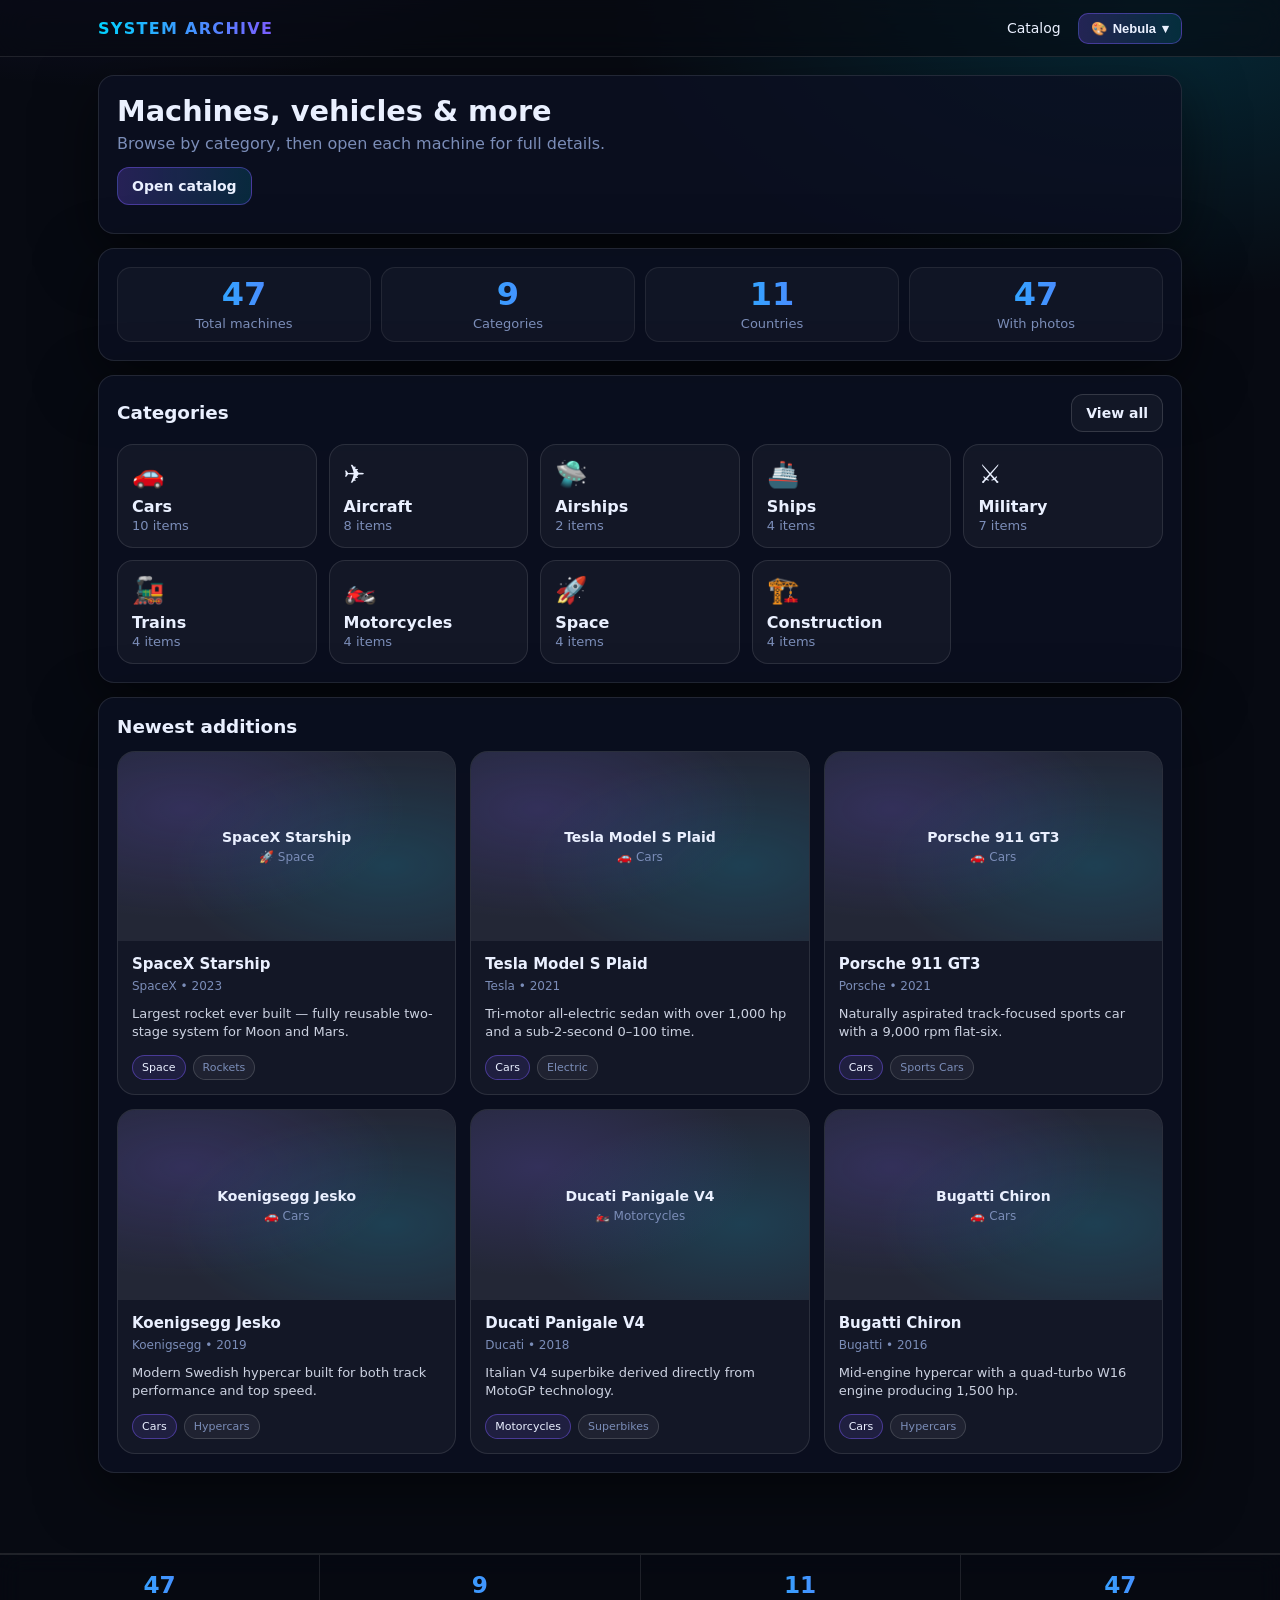
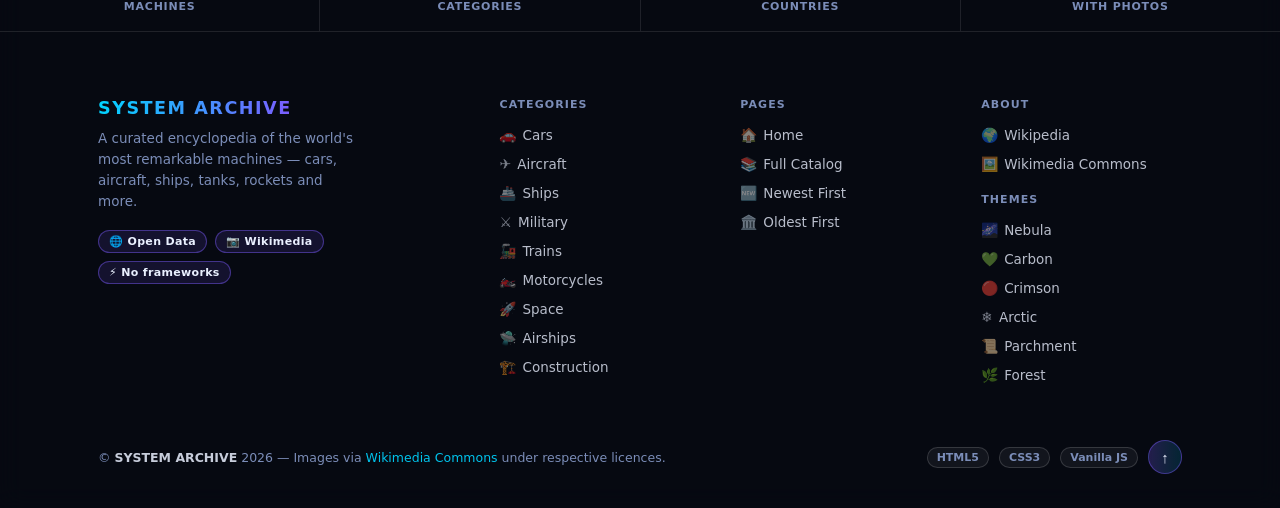
==== commit 2c061ff5: "feat: rebuild SYSTEM-ARCHIVE as multi-page site" ====
--- a/index.html
+++ b/index.html
@@ -62,7 +62,6 @@
 
 <footer class="foot">
 
-  <!-- ── Stats strip ── -->
   <div class="foot__stats" id="footStats">
     <div class="foot__stat">
       <div class="foot__stat-num" id="fStat1">45</div>
@@ -83,11 +82,8 @@
   </div>
 
   <div class="wrap">
-
-    <!-- ── Main grid ── -->
     <div class="foot__main">
 
-      <!-- Brand -->
       <div>
         <div class="foot__brand-name">SYSTEM ARCHIVE</div>
         <p class="foot__tagline">
@@ -101,7 +97,6 @@
         </div>
       </div>
 
-      <!-- Categories -->
       <div>
         <div class="foot__col-title">Categories</div>
         <ul class="foot__links">
@@ -117,7 +112,6 @@
         </ul>
       </div>
 
-      <!-- Pages -->
       <div>
         <div class="foot__col-title">Pages</div>
         <ul class="foot__links">
@@ -128,7 +122,6 @@
         </ul>
       </div>
 
-      <!-- About -->
       <div>
         <div class="foot__col-title">About</div>
         <ul class="foot__links">
@@ -148,9 +141,8 @@
         </div>
       </div>
 
-    </div><!-- /foot__main -->
+    </div>
 
-    <!-- ── Bottom bar ── -->
     <div class="foot__bottom">
       <div class="foot__copy">
         © <strong>SYSTEM ARCHIVE</strong> 2026 —
@@ -165,9 +157,8 @@
       </div>
     </div>
 
-  </div><!-- /wrap -->
+  </div>
 </footer>
-
 
   <script src="./js/app.js"></script>
 </body>
